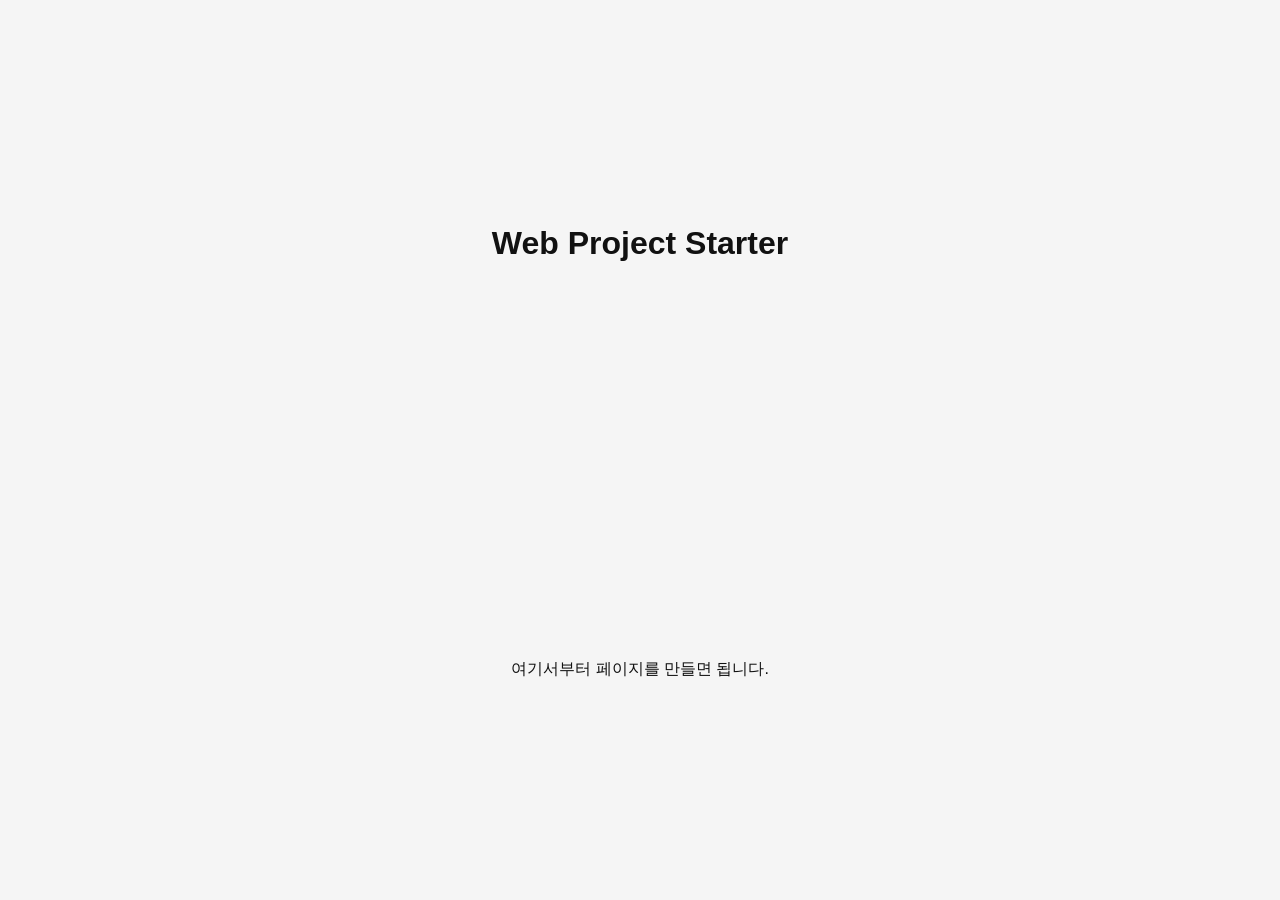
==== index.html @ f1598d3b "Initialize web project structure" ====
<!DOCTYPE html>
<html lang="ko">
<head>
  <meta charset="UTF-8">
  <meta name="viewport" content="width=device-width, initial-scale=1.0">
  <title>GPT Capstone Design</title>
  <link rel="stylesheet" href="./src/styles/main.css">
</head>
<body>
  <div id="app">
    <h1>Web Project Starter</h1>
    <p>여기서부터 페이지를 만들면 됩니다.</p>
  </div>

  <script src="./src/main.js"></script>
</body>
</html>
---- src/styles/main.css ----
* {
  box-sizing: border-box;
}

body {
  margin: 0;
  font-family: sans-serif;
  background: #f5f5f5;
  color: #111;
}

#app {
  min-height: 100vh;
  display: grid;
  place-items: center;
  text-align: center;
  padding: 24px;
}
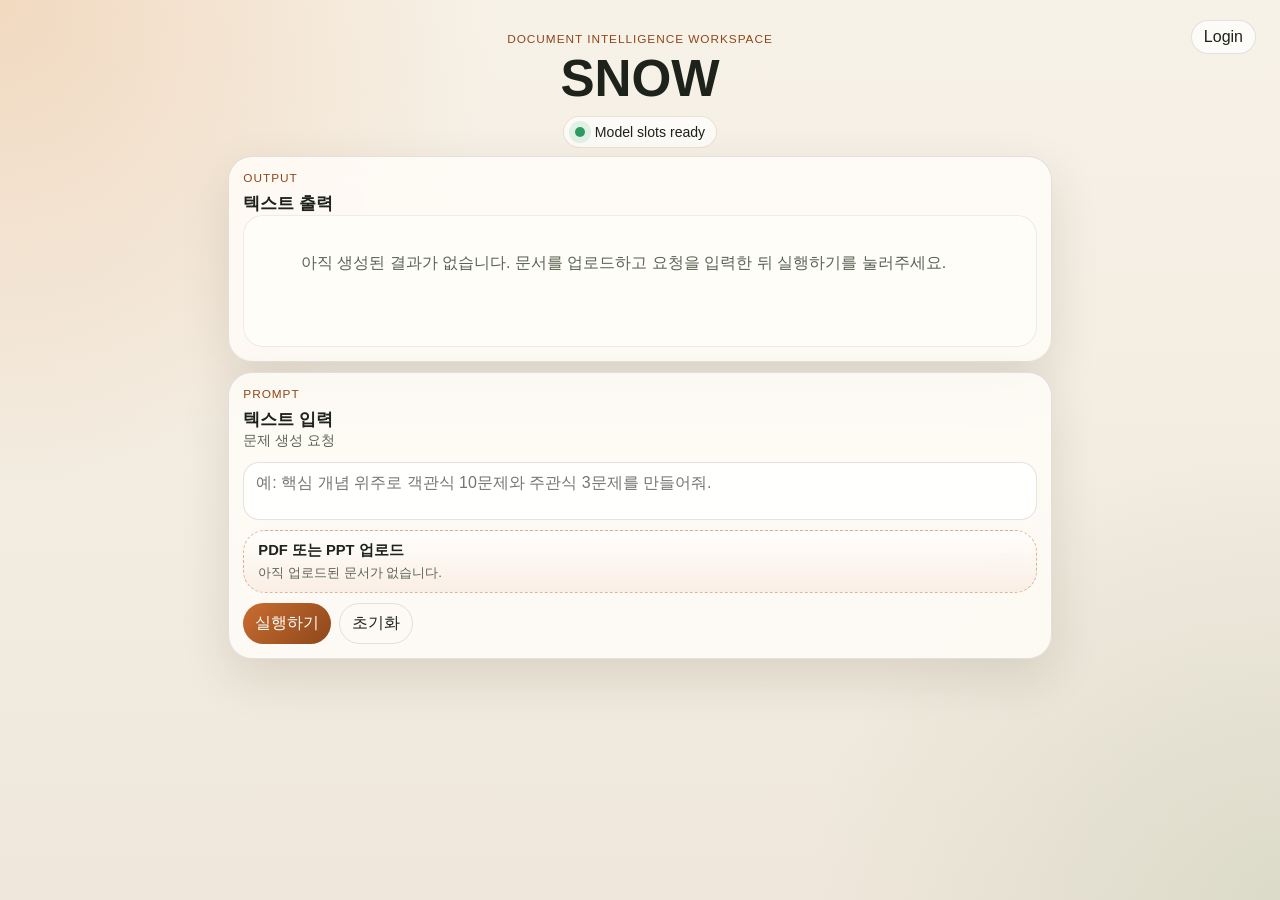
==== commit 5bf039c7: "replaced to new code" ====
--- a/index.html
+++ b/index.html
@@ -3,13 +3,60 @@
 <head>
   <meta charset="UTF-8">
   <meta name="viewport" content="width=device-width, initial-scale=1.0">
-  <title>GPT Capstone Design</title>
+  <title>SNOW Workspace</title>
   <link rel="stylesheet" href="./src/styles/main.css">
 </head>
 <body>
-  <div id="app">
-    <h1>Web Project Starter</h1>
-    <p>여기서부터 페이지를 만들면 됩니다.</p>
+  <div class="page-shell">
+    <header class="hero">
+      <a class="top-link" href="./login.html">Login</a>
+      <div class="hero-copy">
+        <p class="eyebrow">Document Intelligence Workspace</p>
+        <h1>SNOW</h1>
+      </div>
+      <div class="hero-status">
+        <span class="status-dot"></span>
+        <span>Model slots ready</span>
+      </div>
+    </header>
+
+    <main class="dashboard">
+      <section class="panel output-panel">
+        <div class="panel-heading">
+          <p class="panel-kicker">Output</p>
+          <h2>텍스트 출력</h2>
+        </div>
+        <div id="output-window" class="output-window">
+          아직 생성된 결과가 없습니다. 문서를 업로드하고 요청을 입력한 뒤 실행하기를 눌러주세요.
+        </div>
+      </section>
+
+      <section class="panel input-panel">
+        <div class="panel-heading">
+          <p class="panel-kicker">Prompt</p>
+          <h2>텍스트 입력</h2>
+        </div>
+        <label class="textarea-wrap">
+          <span>문제 생성 요청</span>
+          <textarea id="prompt-input" placeholder="예: 핵심 개념 위주로 객관식 10문제와 주관식 3문제를 만들어줘."></textarea>
+        </label>
+        <div class="inline-upload">
+          <label class="upload-dropzone compact-upload" for="document-upload">
+            <input id="document-upload" type="file" accept=".pdf,.ppt,.pptx">
+            <strong>PDF 또는 PPT 업로드</strong>
+            <span id="selected-file-name">아직 업로드된 문서가 없습니다.</span>
+          </label>
+        </div>
+        <div class="controls">
+          <button type="button" id="generate-button" class="primary-button">실행하기</button>
+          <button type="button" id="reset-button" class="ghost-button">초기화</button>
+        </div>
+      </section>
+
+      <!-- Embedding model 연결 위치 -->
+      <!-- Generative model 연결 위치 -->
+      <!-- Retrieved chunks / metadata 연결 위치 -->
+    </main>
   </div>
 
   <script src="./src/main.js"></script>
--- a/src/styles/main.css
+++ b/src/styles/main.css
@@ -2,17 +2,364 @@
   box-sizing: border-box;
 }
 
+:root {
+  --surface: rgba(255, 252, 247, 0.86);
+  --surface-strong: #fffdf8;
+  --line: rgba(33, 36, 28, 0.12);
+  --text: #1d221a;
+  --muted: #5a6454;
+  --accent: #c96d32;
+  --accent-deep: #8e4719;
+  --shadow: 0 18px 50px rgba(53, 40, 18, 0.12);
+}
+
 body {
   margin: 0;
-  font-family: sans-serif;
-  background: #f5f5f5;
-  color: #111;
-}
-
-#app {
+  font-family: "Segoe UI", "Malgun Gothic", sans-serif;
+  color: var(--text);
+  background:
+    radial-gradient(circle at top left, rgba(232, 173, 122, 0.36), transparent 32%),
+    radial-gradient(circle at bottom right, rgba(132, 160, 120, 0.18), transparent 30%),
+    linear-gradient(180deg, #f7f2e8 0%, #efe7db 100%);
+}
+
+.page-shell {
+  min-height: 100vh;
+  padding: 16px 20px;
+}
+
+.hero {
+  position: relative;
+  display: flex;
+  flex-direction: column;
+  justify-content: center;
+  align-items: center;
+  gap: 10px;
+  padding: 16px 20px 4px;
+  text-align: center;
+}
+
+.hero-copy {
+  max-width: 760px;
+}
+
+.eyebrow,
+.panel-kicker,
+.meta-label,
+.slot-label {
+  margin: 0 0 6px;
+  font-size: 0.74rem;
+  letter-spacing: 0.08em;
+  text-transform: uppercase;
+  color: var(--accent-deep);
+}
+
+.hero h1,
+.auth-title {
+  margin: 0;
+  font-size: clamp(1.9rem, 5vw, 3.2rem);
+  line-height: 1.05;
+}
+
+.hero-status {
+  display: inline-flex;
+  align-items: center;
+  gap: 10px;
+  padding: 7px 11px;
+  border-radius: 999px;
+  background: rgba(255, 255, 255, 0.7);
+  border: 1px solid rgba(201, 109, 50, 0.2);
+  white-space: nowrap;
+  font-size: 0.88rem;
+}
+
+.status-dot {
+  width: 10px;
+  height: 10px;
+  border-radius: 50%;
+  background: #2e9b62;
+  box-shadow: 0 0 0 6px rgba(46, 155, 98, 0.12);
+}
+
+.top-link {
+  position: absolute;
+  top: 4px;
+  right: 4px;
+  padding: 7px 12px;
+  border-radius: 999px;
+  text-decoration: none;
+  color: var(--text);
+  background: rgba(255, 255, 255, 0.72);
+  border: 1px solid rgba(29, 34, 26, 0.12);
+}
+
+.dashboard {
+  display: grid;
+  grid-template-columns: repeat(12, minmax(0, 1fr));
+  gap: 10px;
+  margin-top: 4px;
+  align-items: start;
+}
+
+.panel {
+  padding: 14px;
+  border: 1px solid var(--line);
+  border-radius: 24px;
+  background: var(--surface);
+  box-shadow: var(--shadow);
+  backdrop-filter: blur(12px);
+}
+
+.panel-heading h2 {
+  margin: 0;
+  font-size: 1.08rem;
+}
+
+.input-panel,
+.output-panel {
+  grid-column: 3 / span 8;
+}
+
+.input-panel {
+  grid-row: 2;
+}
+
+.output-panel {
+  grid-row: 1;
+  grid-column: 3 / span 8;
+}
+
+.model-panel {
+  grid-column: 1 / -1;
+  grid-row: 3;
+}
+
+.login-form,
+.textarea-wrap {
+  display: flex;
+  flex-direction: column;
+  gap: 8px;
+}
+
+.login-form label,
+.textarea-wrap span {
+  font-size: 0.88rem;
+  color: var(--muted);
+}
+
+.auth-shell {
   min-height: 100vh;
   display: grid;
   place-items: center;
+  padding: 24px;
+}
+
+.auth-card {
+  width: min(100%, 460px);
+  padding: 32px;
+  border: 1px solid var(--line);
+  border-radius: 28px;
+  background: rgba(255, 252, 247, 0.88);
+  box-shadow: var(--shadow);
   text-align: center;
-  padding: 24px;
-}
+}
+
+.auth-text {
+  margin: 14px 0 28px;
+  color: var(--muted);
+  line-height: 1.7;
+}
+
+input,
+textarea {
+  width: 100%;
+  margin-top: 4px;
+  border: 1px solid rgba(29, 34, 26, 0.12);
+  border-radius: 16px;
+  background: rgba(255, 255, 255, 0.84);
+  padding: 10px 12px;
+  font: inherit;
+  color: var(--text);
+}
+
+input:focus,
+textarea:focus {
+  outline: 2px solid rgba(201, 109, 50, 0.28);
+  border-color: rgba(201, 109, 50, 0.48);
+}
+
+.upload-dropzone {
+  display: flex;
+  flex-direction: column;
+  gap: 4px;
+  justify-content: center;
+  align-items: center;
+  min-height: 62px;
+  text-align: center;
+  padding: 10px 14px;
+  border: 1.5px dashed rgba(201, 109, 50, 0.5);
+  border-radius: 22px;
+  background: linear-gradient(180deg, rgba(255, 255, 255, 0.7), rgba(247, 233, 220, 0.66));
+  cursor: pointer;
+}
+
+.upload-dropzone input {
+  display: none;
+}
+
+.upload-dropzone strong {
+  font-size: 0.92rem;
+}
+
+.upload-dropzone span,
+.upload-meta p,
+.output-window {
+  color: var(--muted);
+}
+
+.upload-meta {
+  display: flex;
+  justify-content: space-between;
+  gap: 16px;
+  align-items: center;
+  margin-top: 14px;
+}
+
+.upload-meta p {
+  margin: 0;
+}
+
+textarea {
+  min-height: 42px;
+  resize: none;
+}
+
+.inline-upload {
+  display: flex;
+  align-items: center;
+  gap: 8px;
+  margin-top: 10px;
+  margin-bottom: 0;
+}
+
+.controls {
+  display: flex;
+  gap: 8px;
+  margin-top: 10px;
+}
+
+button {
+  border: 0;
+  border-radius: 999px;
+  padding: 9px 12px;
+  font: inherit;
+  cursor: pointer;
+  transition: transform 0.18s ease, opacity 0.18s ease, background 0.18s ease;
+}
+
+button:hover {
+  transform: translateY(-1px);
+}
+
+.primary-button {
+  background: linear-gradient(135deg, var(--accent), var(--accent-deep));
+  color: #fff;
+}
+
+.secondary-button {
+  background: #1d221a;
+  color: #fff;
+}
+
+.ghost-button {
+  background: transparent;
+  color: var(--text);
+  border: 1px solid rgba(29, 34, 26, 0.12);
+}
+
+.output-window {
+  min-height: 132px;
+  border-radius: 20px;
+  padding: 12px;
+  background: var(--surface-strong);
+  border: 1px solid rgba(29, 34, 26, 0.08);
+  white-space: pre-wrap;
+  line-height: 1.45;
+}
+
+.compact-upload {
+  min-height: 62px;
+  flex: 1;
+  align-items: flex-start;
+  padding: 10px 14px;
+  text-align: left;
+}
+
+.compact-upload strong {
+  font-size: 0.92rem;
+}
+
+.compact-upload span {
+  font-size: 0.82rem;
+}
+
+.model-grid {
+  display: grid;
+  grid-template-columns: repeat(3, minmax(0, 1fr));
+  gap: 8px;
+}
+
+.model-slot {
+  padding: 10px;
+  border-radius: 20px;
+  background: rgba(255, 255, 255, 0.68);
+  border: 1px solid rgba(29, 34, 26, 0.08);
+}
+
+.slot-box {
+  min-height: 56px;
+  display: grid;
+  place-items: center;
+  padding: 10px;
+  border: 1px dashed rgba(29, 34, 26, 0.2);
+  border-radius: 16px;
+  text-align: center;
+  color: var(--muted);
+  background: rgba(255, 252, 247, 0.9);
+}
+
+@media (max-width: 1024px) {
+  .input-panel,
+  .output-panel {
+    grid-column: span 12;
+    grid-row: auto;
+  }
+
+  .model-grid {
+    grid-template-columns: 1fr;
+  }
+}
+
+@media (max-width: 720px) {
+  .page-shell {
+    padding: 12px;
+  }
+
+  .hero {
+    padding: 14px 10px 4px;
+  }
+
+  .top-link {
+    position: static;
+  }
+
+  .panel {
+    padding: 12px;
+  }
+
+  .controls,
+  .inline-upload {
+    flex-direction: column;
+    align-items: stretch;
+  }
+}
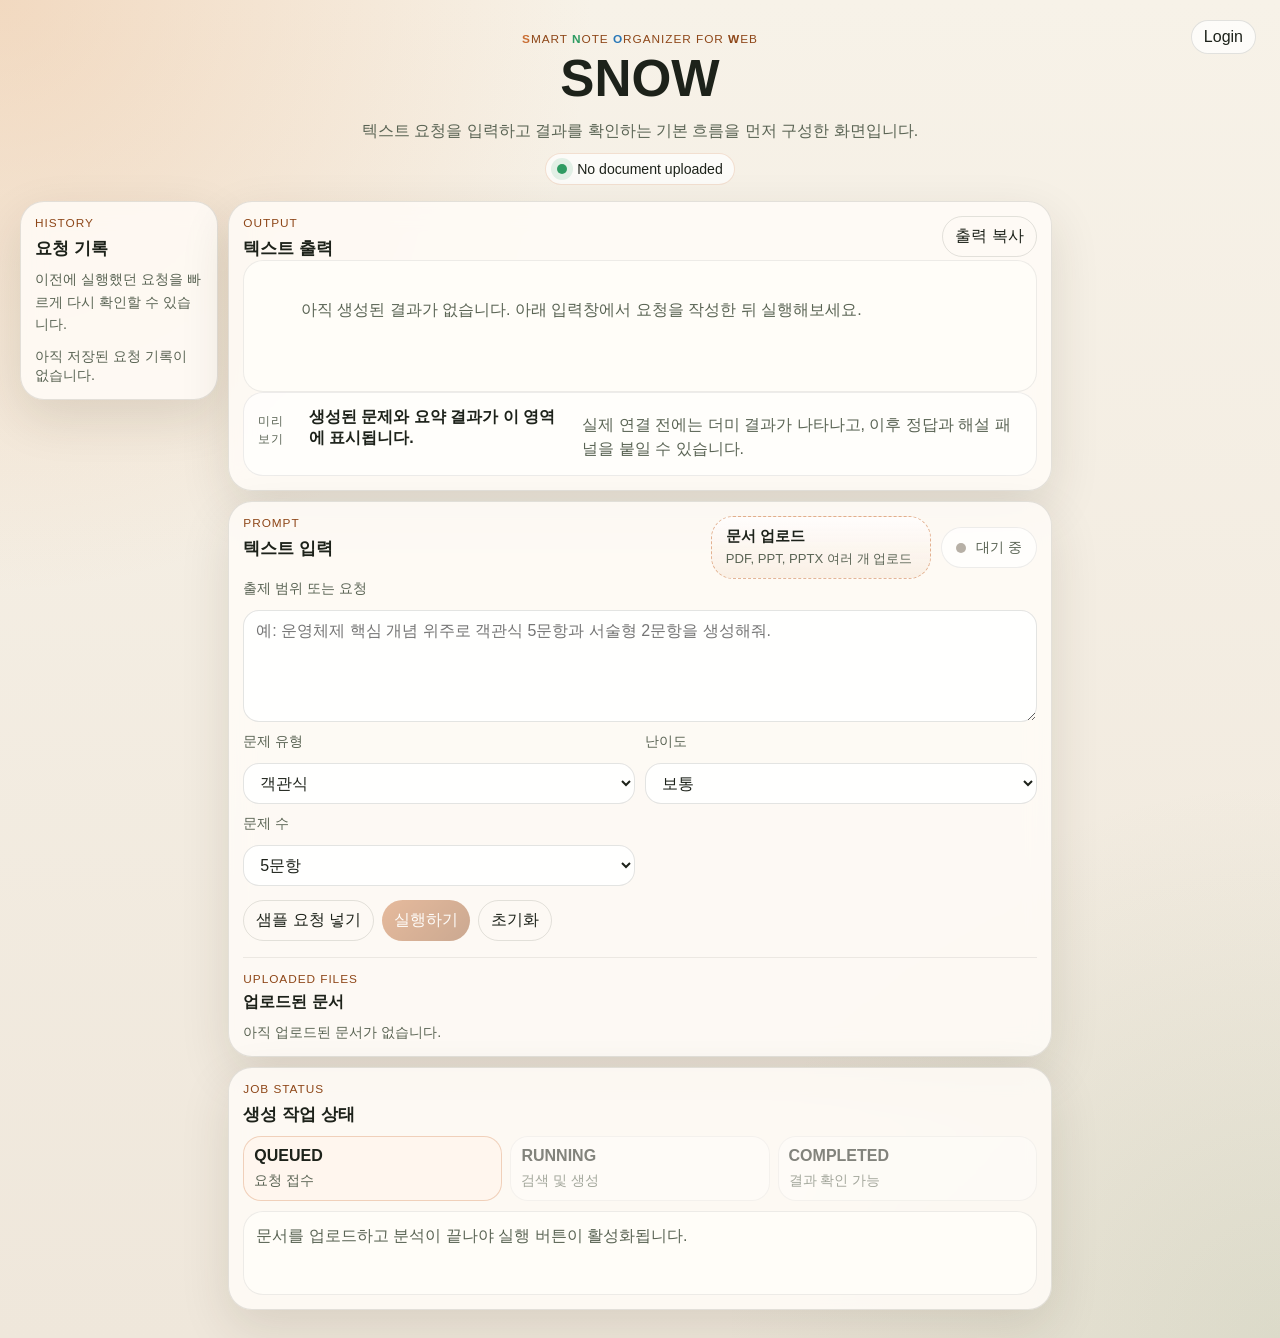
==== commit 5b67d2d0: "feat: refine auth and workspace ui" ====
--- a/index.html
+++ b/index.html
@@ -3,6 +3,7 @@
 <head>
   <meta charset="UTF-8">
   <meta name="viewport" content="width=device-width, initial-scale=1.0">
+  <meta name="description" content="SNOW workspace for document-based question generation.">
   <title>SNOW Workspace</title>
   <link rel="stylesheet" href="./src/styles/main.css">
 </head>
@@ -11,54 +12,150 @@
     <header class="hero">
       <a class="top-link" href="./login.html">Login</a>
       <div class="hero-copy">
-        <p class="eyebrow">Document Intelligence Workspace</p>
+        <p class="eyebrow">
+          <span class="brand-accent brand-s">S</span>mart
+          <span class="brand-accent brand-n">N</span>ote
+          <span class="brand-accent brand-o">O</span>rganizer for
+          <span class="brand-accent brand-w">W</span>eb
+        </p>
         <h1>SNOW</h1>
+        <p class="hero-description">
+          텍스트 요청을 입력하고 결과를 확인하는 기본 흐름을 먼저 구성한 화면입니다.
+        </p>
       </div>
       <div class="hero-status">
         <span class="status-dot"></span>
-        <span>Model slots ready</span>
+        <span id="hero-status-text">2 documents analyzed</span>
       </div>
     </header>
 
     <main class="dashboard">
+      <aside class="panel history-panel">
+        <div class="panel-heading">
+          <p class="panel-kicker">History</p>
+          <h2>요청 기록</h2>
+        </div>
+        <p class="history-caption">이전에 실행했던 요청을 빠르게 다시 확인할 수 있습니다.</p>
+        <div id="history-list" class="history-list">
+          <p class="history-empty">아직 저장된 요청 기록이 없습니다.</p>
+        </div>
+      </aside>
+
       <section class="panel output-panel">
-        <div class="panel-heading">
-          <p class="panel-kicker">Output</p>
-          <h2>텍스트 출력</h2>
+        <div class="panel-heading panel-row">
+          <div>
+            <p class="panel-kicker">Output</p>
+            <h2>텍스트 출력</h2>
+          </div>
+          <button type="button" id="copy-button" class="ghost-button">출력 복사</button>
         </div>
-        <div id="output-window" class="output-window">
-          아직 생성된 결과가 없습니다. 문서를 업로드하고 요청을 입력한 뒤 실행하기를 눌러주세요.
+        <div id="output-window" class="output-window" aria-live="polite">
+          아직 생성된 결과가 없습니다. 아래 입력창에서 요청을 작성한 뒤 실행해보세요.
+        </div>
+        <div id="result-cards" class="result-cards">
+          <article class="result-card">
+            <p class="result-label">미리보기</p>
+            <h3>생성된 문제와 요약 결과가 이 영역에 표시됩니다.</h3>
+            <p>실제 연결 전에는 더미 결과가 나타나고, 이후 정답과 해설 패널을 붙일 수 있습니다.</p>
+          </article>
         </div>
       </section>
 
       <section class="panel input-panel">
-        <div class="panel-heading">
-          <p class="panel-kicker">Prompt</p>
-          <h2>텍스트 입력</h2>
+        <div class="panel-heading panel-row">
+          <div>
+            <p class="panel-kicker">Prompt</p>
+            <h2>텍스트 입력</h2>
+          </div>
+          <div class="upload-status-group">
+            <label class="upload-dropzone compact-upload inline-uploader" for="document-upload">
+              <input id="document-upload" type="file" accept=".pdf,.ppt,.pptx" multiple>
+              <strong>문서 업로드</strong>
+              <span id="selected-file-name">PDF, PPT, PPTX 여러 개 업로드</span>
+            </label>
+            <div id="upload-status" class="upload-status idle" aria-live="polite">
+              <span class="upload-status-dot"></span>
+              <span id="upload-status-text">대기 중</span>
+            </div>
+          </div>
         </div>
-        <label class="textarea-wrap">
-          <span>문제 생성 요청</span>
-          <textarea id="prompt-input" placeholder="예: 핵심 개념 위주로 객관식 10문제와 주관식 3문제를 만들어줘."></textarea>
-        </label>
-        <div class="inline-upload">
-          <label class="upload-dropzone compact-upload" for="document-upload">
-            <input id="document-upload" type="file" accept=".pdf,.ppt,.pptx">
-            <strong>PDF 또는 PPT 업로드</strong>
-            <span id="selected-file-name">아직 업로드된 문서가 없습니다.</span>
+        <div class="field-grid">
+          <label class="textarea-wrap field-span-2">
+            <span>출제 범위 또는 요청</span>
+            <textarea id="prompt-input" placeholder="예: 운영체제 핵심 개념 위주로 객관식 5문항과 서술형 2문항을 생성해줘."></textarea>
+          </label>
+
+          <label class="select-wrap">
+            <span>문제 유형</span>
+            <select id="question-type">
+              <option value="객관식">객관식</option>
+              <option value="단답형">단답형</option>
+              <option value="서술형">서술형</option>
+            </select>
+          </label>
+
+          <label class="select-wrap">
+            <span>난이도</span>
+            <select id="difficulty">
+              <option value="easy">쉬움</option>
+              <option value="medium" selected>보통</option>
+              <option value="hard">어려움</option>
+            </select>
+          </label>
+
+          <label class="select-wrap">
+            <span>문제 수</span>
+            <select id="question-count">
+              <option value="3">3문항</option>
+              <option value="5" selected>5문항</option>
+              <option value="10">10문항</option>
+            </select>
           </label>
         </div>
+
         <div class="controls">
+          <button type="button" id="sample-button" class="ghost-button">샘플 요청 넣기</button>
           <button type="button" id="generate-button" class="primary-button">실행하기</button>
           <button type="button" id="reset-button" class="ghost-button">초기화</button>
         </div>
+
+        <div class="uploaded-files-panel">
+          <div class="uploaded-files-header">
+            <p class="panel-kicker">Uploaded Files</p>
+            <h3>업로드된 문서</h3>
+          </div>
+          <div id="uploaded-files-list" class="uploaded-files-list">
+            <p class="uploaded-file-empty">아직 업로드된 문서가 없습니다.</p>
+          </div>
+        </div>
       </section>
 
-      <!-- Embedding model 연결 위치 -->
-      <!-- Generative model 연결 위치 -->
-      <!-- Retrieved chunks / metadata 연결 위치 -->
+      <section class="panel status-panel">
+        <div class="panel-heading">
+          <p class="panel-kicker">Job Status</p>
+          <h2>생성 작업 상태</h2>
+        </div>
+        <div class="job-timeline">
+          <div class="timeline-step is-active" data-step="queued">
+            <strong>QUEUED</strong>
+            <span>요청 접수</span>
+          </div>
+          <div class="timeline-step" data-step="running">
+            <strong>RUNNING</strong>
+            <span>검색 및 생성</span>
+          </div>
+          <div class="timeline-step" data-step="completed">
+            <strong>COMPLETED</strong>
+            <span>결과 확인 가능</span>
+          </div>
+        </div>
+        <div id="job-status-message" class="output-window status-window" aria-live="polite">
+          분석 완료 문서가 1개 이상 있어야 실행 버튼이 활성화됩니다.
+        </div>
+      </section>
     </main>
   </div>
 
-  <script src="./src/main.js"></script>
+  <script src="./src/main.js" defer></script>
 </body>
 </html>
--- a/src/styles/main.css
+++ b/src/styles/main.css
@@ -25,7 +25,7 @@
 
 .page-shell {
   min-height: 100vh;
-  padding: 16px 20px;
+  padding: 16px 20px 28px;
 }
 
 .hero {
@@ -35,23 +35,50 @@
   justify-content: center;
   align-items: center;
   gap: 10px;
-  padding: 16px 20px 4px;
+  padding: 16px 20px 12px;
   text-align: center;
 }
 
 .hero-copy {
   max-width: 760px;
+}
+
+.hero-description {
+  margin: 12px 0 0;
+  color: var(--muted);
+  line-height: 1.6;
 }
 
 .eyebrow,
 .panel-kicker,
 .meta-label,
-.slot-label {
+.slot-label,
+.result-label {
   margin: 0 0 6px;
   font-size: 0.74rem;
   letter-spacing: 0.08em;
   text-transform: uppercase;
   color: var(--accent-deep);
+}
+
+.brand-accent {
+  font-weight: 700;
+}
+
+.brand-s {
+  color: #c96d32;
+}
+
+.brand-n {
+  color: #2e9b62;
+}
+
+.brand-o {
+  color: #2878b8;
+}
+
+.brand-w {
+  color: #8e4719;
 }
 
 .hero h1,
@@ -115,34 +142,203 @@
   font-size: 1.08rem;
 }
 
-.input-panel,
+.panel-row {
+  display: flex;
+  justify-content: space-between;
+  gap: 12px;
+  align-items: flex-start;
+}
+
+.history-panel {
+  grid-column: 1 / span 2;
+  grid-row: 1 / span 3;
+  position: sticky;
+  top: 16px;
+  align-self: start;
+}
+
+.input-panel {
+  grid-column: 3 / span 8;
+}
+
+.status-panel {
+  grid-column: 3 / span 8;
+}
+
 .output-panel {
   grid-column: 3 / span 8;
 }
 
-.input-panel {
-  grid-row: 2;
-}
-
-.output-panel {
-  grid-row: 1;
-  grid-column: 3 / span 8;
-}
-
-.model-panel {
-  grid-column: 1 / -1;
-  grid-row: 3;
+.history-caption {
+  margin: 8px 0 12px;
+  color: var(--muted);
+  font-size: 0.9rem;
+  line-height: 1.55;
+}
+
+.history-list {
+  display: grid;
+  gap: 8px;
+}
+
+.history-item {
+  display: flex;
+  flex-direction: column;
+  align-items: flex-start;
+  gap: 6px;
+  width: 100%;
+  padding: 12px;
+  border-radius: 18px;
+  border: 1px solid rgba(29, 34, 26, 0.08);
+  background: rgba(255, 255, 255, 0.68);
+  text-align: left;
+}
+
+.history-time {
+  font-size: 0.76rem;
+  color: var(--accent-deep);
+}
+
+.history-title {
+  font-size: 0.92rem;
+  color: var(--text);
+}
+
+.history-text {
+  color: var(--muted);
+  font-size: 0.86rem;
+  line-height: 1.5;
+  display: -webkit-box;
+  -webkit-line-clamp: 3;
+  -webkit-box-orient: vertical;
+  overflow: hidden;
+}
+
+.history-empty {
+  margin: 0;
+  color: var(--muted);
+  font-size: 0.9rem;
+}
+
+.upload-status-group {
+  display: flex;
+  flex-wrap: wrap;
+  justify-content: flex-end;
+  gap: 10px;
+  align-items: center;
+}
+
+.inline-uploader {
+  min-width: 240px;
+}
+
+.upload-status {
+  display: inline-flex;
+  align-items: center;
+  gap: 10px;
+  padding: 10px 14px;
+  border-radius: 999px;
+  background: rgba(255, 255, 255, 0.72);
+  border: 1px solid rgba(29, 34, 26, 0.08);
+  color: var(--muted);
+  font-size: 0.88rem;
+}
+
+.upload-status-dot {
+  width: 10px;
+  height: 10px;
+  border-radius: 50%;
+  background: #b7b0a6;
+}
+
+.upload-status.loading .upload-status-dot {
+  background: var(--accent);
+  box-shadow: 0 0 0 6px rgba(201, 109, 50, 0.12);
+  animation: pulse-dot 1s infinite;
+}
+
+.upload-status.done .upload-status-dot {
+  background: #2e9b62;
+  box-shadow: 0 0 0 6px rgba(46, 155, 98, 0.12);
+}
+
+.result-cards {
+  display: grid;
+  gap: 10px;
+}
+
+.result-card {
+  display: flex;
+  justify-content: space-between;
+  gap: 12px;
+  align-items: flex-start;
+  padding: 14px;
+  border-radius: 20px;
+  background: rgba(255, 255, 255, 0.68);
+  border: 1px solid rgba(29, 34, 26, 0.08);
+}
+
+.document-title,
+.document-meta,
+.result-card h3,
+.result-card p {
+  margin: 0;
+}
+
+.document-title,
+.result-card h3 {
+  font-size: 1rem;
+}
+
+.document-meta,
+.result-card p {
+  margin-top: 6px;
+  color: var(--muted);
+  line-height: 1.5;
+}
+
+.status-badge {
+  display: inline-flex;
+  align-items: center;
+  justify-content: center;
+  min-width: 76px;
+  padding: 8px 10px;
+  border-radius: 999px;
+  font-size: 0.82rem;
+  font-weight: 600;
+}
+
+.status-badge.ready {
+  color: #1b6e45;
+  background: rgba(46, 155, 98, 0.14);
+}
+
+.status-badge.pending {
+  color: #8e4719;
+  background: rgba(201, 109, 50, 0.14);
+}
+
+.field-grid {
+  display: grid;
+  grid-template-columns: repeat(2, minmax(0, 1fr));
+  gap: 10px;
+}
+
+.field-span-2 {
+  grid-column: span 2;
 }
 
 .login-form,
-.textarea-wrap {
+.textarea-wrap,
+.select-wrap {
   display: flex;
   flex-direction: column;
   gap: 8px;
 }
 
 .login-form label,
-.textarea-wrap span {
+.textarea-wrap span,
+.select-wrap span {
   font-size: 0.88rem;
   color: var(--muted);
 }
@@ -155,13 +351,21 @@
 }
 
 .auth-card {
-  width: min(100%, 460px);
-  padding: 32px;
   border: 1px solid var(--line);
   border-radius: 28px;
   background: rgba(255, 252, 247, 0.88);
   box-shadow: var(--shadow);
+}
+
+.auth-card {
+  width: min(100%, 460px);
+  padding: 32px;
   text-align: center;
+}
+
+.auth-card-centered {
+  width: min(100%, 520px);
+  text-align: left;
 }
 
 .auth-text {
@@ -170,8 +374,130 @@
   line-height: 1.7;
 }
 
+.auth-text-compact {
+  margin-bottom: 20px;
+}
+
+.auth-tabs {
+  display: inline-grid;
+  grid-template-columns: repeat(2, minmax(0, 1fr));
+  width: 100%;
+  padding: 4px;
+  border-radius: 999px;
+  background: rgba(255, 255, 255, 0.76);
+  border: 1px solid rgba(29, 34, 26, 0.08);
+}
+
+.auth-tab {
+  background: transparent;
+  color: var(--muted);
+}
+
+.auth-tab.is-active {
+  background: linear-gradient(135deg, var(--accent), var(--accent-deep));
+  color: #fff;
+}
+
+.auth-panel {
+  display: none;
+  margin-top: 18px;
+  padding: 8px 0 0;
+}
+
+.auth-panel.is-active {
+  display: block;
+}
+
+.auth-panel-header h2,
+.auth-panel-header p {
+  margin: 0;
+}
+
+.auth-panel-header p:last-child {
+  margin-top: 10px;
+  color: var(--muted);
+  line-height: 1.6;
+}
+
+.auth-inline {
+  display: flex;
+  justify-content: space-between;
+  gap: 12px;
+  align-items: center;
+}
+
+.auth-check {
+  display: inline-flex;
+  align-items: center;
+  gap: 8px;
+  color: var(--muted);
+  font-size: 0.9rem;
+}
+
+.auth-check input {
+  width: auto;
+  margin: 0;
+}
+
+.auth-check-block {
+  margin-top: 4px;
+}
+
+.auth-link {
+  color: var(--accent-deep);
+  text-decoration: none;
+  font-size: 0.9rem;
+}
+
+.auth-link-button,
+.auth-secondary-link {
+  padding: 0;
+  border: 0;
+  background: transparent;
+  color: var(--accent-deep);
+  text-align: left;
+}
+
+.auth-secondary-link {
+  margin-top: 12px;
+  font-size: 0.9rem;
+}
+
+.auth-feedback {
+  margin-top: 6px;
+  padding: 10px 12px;
+  border-radius: 14px;
+  font-size: 0.9rem;
+  line-height: 1.5;
+  color: #8e4719;
+  background: rgba(201, 109, 50, 0.12);
+  border: 1px solid rgba(201, 109, 50, 0.18);
+}
+
+.auth-feedback.is-valid {
+  color: #1b6e45;
+  background: rgba(46, 155, 98, 0.12);
+  border-color: rgba(46, 155, 98, 0.18);
+}
+
+.auth-feedback.is-error {
+  color: #8e4719;
+}
+
+.auth-feedback-neutral {
+  color: var(--muted);
+  background: rgba(29, 34, 26, 0.06);
+  border-color: rgba(29, 34, 26, 0.08);
+}
+
+.auth-submit {
+  width: 100%;
+  margin-top: 4px;
+}
+
 input,
-textarea {
+textarea,
+select {
   width: 100%;
   margin-top: 4px;
   border: 1px solid rgba(29, 34, 26, 0.12);
@@ -183,7 +509,8 @@
 }
 
 input:focus,
-textarea:focus {
+textarea:focus,
+select:focus {
   outline: 2px solid rgba(201, 109, 50, 0.28);
   border-color: rgba(201, 109, 50, 0.48);
 }
@@ -212,40 +539,110 @@
 }
 
 .upload-dropzone span,
-.upload-meta p,
 .output-window {
   color: var(--muted);
 }
 
-.upload-meta {
-  display: flex;
-  justify-content: space-between;
-  gap: 16px;
-  align-items: center;
+textarea {
+  min-height: 112px;
+  resize: vertical;
+}
+
+.compact-upload {
+  min-height: 62px;
+  min-width: 220px;
+  align-items: flex-start;
+  padding: 10px 14px;
+  text-align: left;
+}
+
+.compact-upload span {
+  font-size: 0.82rem;
+}
+
+.controls {
+  display: flex;
+  flex-wrap: wrap;
+  gap: 8px;
   margin-top: 14px;
 }
 
-.upload-meta p {
+.uploaded-files-panel {
+  margin-top: 16px;
+  padding-top: 14px;
+  border-top: 1px solid rgba(29, 34, 26, 0.08);
+}
+
+.uploaded-files-header h3 {
   margin: 0;
-}
-
-textarea {
-  min-height: 42px;
-  resize: none;
-}
-
-.inline-upload {
-  display: flex;
-  align-items: center;
+  font-size: 1rem;
+}
+
+.uploaded-files-list {
+  display: grid;
   gap: 8px;
   margin-top: 10px;
-  margin-bottom: 0;
-}
-
-.controls {
-  display: flex;
-  gap: 8px;
-  margin-top: 10px;
+}
+
+.uploaded-file-item {
+  display: flex;
+  justify-content: space-between;
+  align-items: center;
+  gap: 10px;
+  padding: 10px 12px;
+  border-radius: 16px;
+  background: rgba(255, 255, 255, 0.68);
+  border: 1px solid rgba(29, 34, 26, 0.08);
+}
+
+.uploaded-file-main {
+  display: flex;
+  align-items: center;
+  gap: 10px;
+  min-width: 0;
+}
+
+.uploaded-file-index {
+  display: inline-grid;
+  place-items: center;
+  width: 24px;
+  height: 24px;
+  border-radius: 50%;
+  background: rgba(201, 109, 50, 0.14);
+  color: var(--accent-deep);
+  font-size: 0.8rem;
+  font-weight: 700;
+}
+
+.uploaded-file-name {
+  color: var(--text);
+  font-size: 0.92rem;
+  word-break: break-all;
+}
+
+.uploaded-file-remove {
+  width: 28px;
+  height: 28px;
+  display: inline-grid;
+  place-items: center;
+  padding: 0;
+  border-radius: 50%;
+  border: 1px solid rgba(183, 48, 48, 0.18);
+  background: rgba(183, 48, 48, 0.08);
+  color: #b73030;
+  font-size: 1rem;
+  font-weight: 700;
+  line-height: 1;
+}
+
+.uploaded-file-empty {
+  margin: 0;
+  color: var(--muted);
+  font-size: 0.9rem;
+}
+
+.split-controls {
+  justify-content: flex-end;
 }
 
 button {
@@ -257,8 +654,13 @@
   transition: transform 0.18s ease, opacity 0.18s ease, background 0.18s ease;
 }
 
-button:hover {
+button:hover:not(:disabled) {
   transform: translateY(-1px);
+}
+
+button:disabled {
+  opacity: 0.45;
+  cursor: not-allowed;
 }
 
 .primary-button {
@@ -275,6 +677,11 @@
   background: transparent;
   color: var(--text);
   border: 1px solid rgba(29, 34, 26, 0.12);
+}
+
+.small-button {
+  padding: 7px 10px;
+  font-size: 0.88rem;
 }
 
 .output-window {
@@ -284,59 +691,81 @@
   background: var(--surface-strong);
   border: 1px solid rgba(29, 34, 26, 0.08);
   white-space: pre-wrap;
-  line-height: 1.45;
-}
-
-.compact-upload {
-  min-height: 62px;
-  flex: 1;
-  align-items: flex-start;
-  padding: 10px 14px;
-  text-align: left;
-}
-
-.compact-upload strong {
-  font-size: 0.92rem;
-}
-
-.compact-upload span {
-  font-size: 0.82rem;
-}
-
-.model-grid {
+  line-height: 1.55;
+}
+
+.status-window {
+  min-height: 84px;
+}
+
+.job-timeline {
   display: grid;
   grid-template-columns: repeat(3, minmax(0, 1fr));
   gap: 8px;
-}
-
-.model-slot {
+  margin: 10px 0;
+}
+
+.timeline-step {
   padding: 10px;
-  border-radius: 20px;
-  background: rgba(255, 255, 255, 0.68);
+  border-radius: 18px;
+  background: rgba(255, 255, 255, 0.52);
   border: 1px solid rgba(29, 34, 26, 0.08);
-}
-
-.slot-box {
-  min-height: 56px;
-  display: grid;
-  place-items: center;
-  padding: 10px;
-  border: 1px dashed rgba(29, 34, 26, 0.2);
-  border-radius: 16px;
-  text-align: center;
-  color: var(--muted);
-  background: rgba(255, 252, 247, 0.9);
+  opacity: 0.55;
+}
+
+.timeline-step strong,
+.timeline-step span {
+  display: block;
+}
+
+.timeline-step span {
+  margin-top: 6px;
+  font-size: 0.88rem;
+  color: var(--muted);
+}
+
+.timeline-step.is-active {
+  opacity: 1;
+  border-color: rgba(201, 109, 50, 0.28);
+  background: rgba(255, 247, 238, 0.9);
+}
+
+.result-actions {
+  display: flex;
+  flex-wrap: wrap;
+  gap: 8px;
+  margin-top: 12px;
+}
+
+@keyframes pulse-dot {
+  0% {
+    transform: scale(1);
+    opacity: 0.65;
+  }
+
+  50% {
+    transform: scale(1.15);
+    opacity: 1;
+  }
+
+  100% {
+    transform: scale(1);
+    opacity: 0.65;
+  }
 }
 
 @media (max-width: 1024px) {
+  .history-panel,
+  .notebook-panel,
   .input-panel,
+  .status-panel,
   .output-panel {
     grid-column: span 12;
+  }
+
+  .history-panel {
     grid-row: auto;
-  }
-
-  .model-grid {
-    grid-template-columns: 1fr;
+    position: static;
   }
 }
 
@@ -346,7 +775,7 @@
   }
 
   .hero {
-    padding: 14px 10px 4px;
+    padding: 14px 10px 8px;
   }
 
   .top-link {
@@ -357,9 +786,41 @@
     padding: 12px;
   }
 
+  .field-grid,
+  .job-timeline {
+    grid-template-columns: 1fr;
+  }
+
+  .field-span-2 {
+    grid-column: span 1;
+  }
+
   .controls,
-  .inline-upload {
+  .panel-row,
+  .result-card {
     flex-direction: column;
     align-items: stretch;
   }
-}
+
+  .upload-status-group {
+    justify-content: stretch;
+  }
+
+  .compact-upload {
+    min-width: 0;
+  }
+
+  .auth-shell {
+    padding: 14px;
+  }
+
+  .auth-card,
+  .auth-card-centered {
+    padding: 20px;
+  }
+
+  .auth-inline {
+    flex-direction: column;
+    align-items: flex-start;
+  }
+}
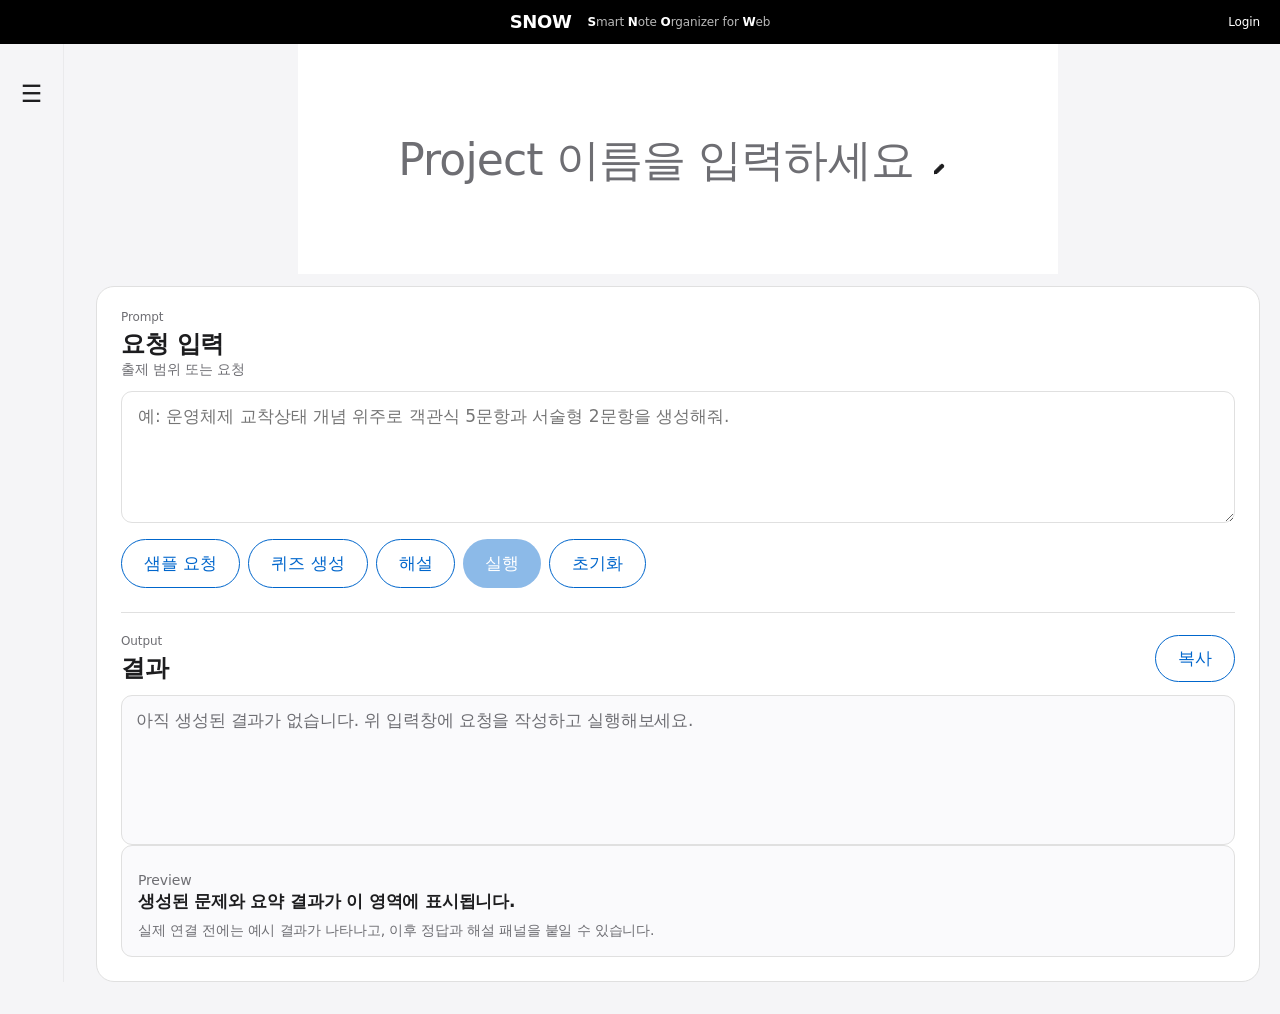
==== commit aebbd887: "feat: update frontend pages" ====
--- a/index.html
+++ b/index.html
@@ -8,152 +8,217 @@
   <link rel="stylesheet" href="./src/styles/main.css">
 </head>
 <body>
-  <div class="page-shell">
-    <header class="hero">
-      <a class="top-link" href="./login.html">Login</a>
-      <div class="hero-copy">
-        <p class="eyebrow">
-          <span class="brand-accent brand-s">S</span>mart
-          <span class="brand-accent brand-n">N</span>ote
-          <span class="brand-accent brand-o">O</span>rganizer for
-          <span class="brand-accent brand-w">W</span>eb
-        </p>
-        <h1>SNOW</h1>
-        <p class="hero-description">
-          텍스트 요청을 입력하고 결과를 확인하는 기본 흐름을 먼저 구성한 화면입니다.
-        </p>
-      </div>
-      <div class="hero-status">
-        <span class="status-dot"></span>
-        <span id="hero-status-text">2 documents analyzed</span>
-      </div>
-    </header>
-
-    <main class="dashboard">
-      <aside class="panel history-panel">
-        <div class="panel-heading">
-          <p class="panel-kicker">History</p>
-          <h2>요청 기록</h2>
-        </div>
-        <p class="history-caption">이전에 실행했던 요청을 빠르게 다시 확인할 수 있습니다.</p>
-        <div id="history-list" class="history-list">
-          <p class="history-empty">아직 저장된 요청 기록이 없습니다.</p>
-        </div>
-      </aside>
-
-      <section class="panel output-panel">
-        <div class="panel-heading panel-row">
-          <div>
-            <p class="panel-kicker">Output</p>
-            <h2>텍스트 출력</h2>
-          </div>
-          <button type="button" id="copy-button" class="ghost-button">출력 복사</button>
-        </div>
-        <div id="output-window" class="output-window" aria-live="polite">
-          아직 생성된 결과가 없습니다. 아래 입력창에서 요청을 작성한 뒤 실행해보세요.
-        </div>
-        <div id="result-cards" class="result-cards">
-          <article class="result-card">
-            <p class="result-label">미리보기</p>
-            <h3>생성된 문제와 요약 결과가 이 영역에 표시됩니다.</h3>
-            <p>실제 연결 전에는 더미 결과가 나타나고, 이후 정답과 해설 패널을 붙일 수 있습니다.</p>
-          </article>
-        </div>
-      </section>
-
-      <section class="panel input-panel">
-        <div class="panel-heading panel-row">
-          <div>
-            <p class="panel-kicker">Prompt</p>
-            <h2>텍스트 입력</h2>
-          </div>
-          <div class="upload-status-group">
-            <label class="upload-dropzone compact-upload inline-uploader" for="document-upload">
-              <input id="document-upload" type="file" accept=".pdf,.ppt,.pptx" multiple>
-              <strong>문서 업로드</strong>
-              <span id="selected-file-name">PDF, PPT, PPTX 여러 개 업로드</span>
+  <nav class="global-nav" aria-label="Global">
+    <div class="nav-brand-group">
+      <a class="nav-brand" href="./index.html">SNOW</a>
+      <span class="nav-tagline">
+        <strong>S</strong>mart <strong>N</strong>ote <strong>O</strong>rganizer for <strong>W</strong>eb
+      </span>
+    </div>
+    <div class="nav-links">
+      <a id="login-link" href="./login.html">Login</a>
+      <button type="button" id="logout-button" class="nav-button" hidden>Logout</button>
+    </div>
+  </nav>
+
+  <div class="screen-layout app-surface">
+    <aside class="screen-side screen-side-left">
+      <div class="left-layout">
+        <div class="left-rail">
+          <button type="button" id="left-menu-toggle" class="left-menu-toggle" aria-expanded="false" aria-controls="left-menu-drawer">
+            <span class="sr-only">Menu</span>
+            <strong aria-hidden="true">&#9776;</strong>
+          </button>
+        </div>
+
+        <div id="left-menu-drawer" class="left-menu-drawer" aria-hidden="true">
+          <div class="left-history-slot">
+            <aside class="panel history-panel">
+              <div class="panel-heading">
+                <p class="panel-kicker">History</p>
+                <h2>&#50836;&#52397; &#44592;&#47197;</h2>
+              </div>
+              <p class="history-caption">&#51060;&#51204;&#50640; &#49892;&#54665;&#54620; &#50836;&#52397;&#51012; &#48736;&#47476;&#44172; &#54869;&#51064;&#54624; &#49688; &#51080;&#49845;&#45768;&#45796;.</p>
+              <div id="history-list" class="history-list">
+                <p class="history-empty">&#50500;&#51649; &#51200;&#51109;&#46108; &#50836;&#52397; &#44592;&#47197;&#51060; &#50630;&#49845;&#45768;&#45796;.</p>
+              </div>
+            </aside>
+
+            <section class="panel document-upload-panel uploaded-files-panel">
+              <div class="panel-heading">
+                <p class="panel-kicker">Document</p>
+                <h2>&#47928;&#49436; &#50629;&#47196;&#46300;</h2>
+              </div>
+              <div class="upload-status-group">
+                <label class="upload-dropzone compact-upload inline-uploader" for="document-upload">
+                  <input id="document-upload" type="file" accept=".pdf,.ppt,.pptx" multiple>
+                  <strong>&#54028;&#51068;&#51012; &#46300;&#47000;&#44536;&#54644;&#49436; &#50629;&#47196;&#46300;&#54616;&#49464;&#50836;.</strong>
+                  <span id="selected-file-name">PDF, PPT, PPTX &#50668;&#47084; &#44060; &#50629;&#47196;&#46300;</span>
+                </label>
+                <label class="clip-upload-button" for="document-upload" aria-label="Choose file">
+                  <svg viewBox="0 0 24 24" aria-hidden="true" focusable="false">
+                    <path d="M21.4 11.6 12.1 20.9a6 6 0 0 1-8.5-8.5l9.8-9.8a4 4 0 0 1 5.7 5.7l-9.8 9.8a2 2 0 1 1-2.8-2.8l9.3-9.3"></path>
+                  </svg>
+                </label>
+                <div id="upload-status" class="upload-status idle" aria-live="polite">
+                  <span class="upload-status-icon"></span>
+                  <span id="upload-status-text">&#45824;&#44592; &#51473;</span>
+                </div>
+                <label class="add-document-button" for="document-upload">&#47928;&#49436; &#52628;&#44032;</label>
+              </div>
+              <div class="uploaded-files-header merged-uploaded-files-header">
+                <p class="panel-kicker">Uploaded Files</p>
+                <h3>&#50629;&#47196;&#46300;&#46108; &#47928;&#49436;</h3>
+              </div>
+              <div id="uploaded-files-list" class="uploaded-files-list">
+                <p class="uploaded-file-empty">&#50500;&#51649; &#50629;&#47196;&#46300;&#46108; &#47928;&#49436;&#44032; &#50630;&#49845;&#45768;&#45796;.</p>
+              </div>
+            </section>
+
+            <section class="panel notebook-panel">
+              <div class="panel-heading">
+                <h2>Notebook</h2>
+              </div>
+              <div class="notebook-actions">
+                <button type="button" id="notebook-new" class="ghost-button">&#49352; Notebook</button>
+                <button type="button" id="notebook-save" class="primary-button">&#51200;&#51109;</button>
+              </div>
+              <label class="select-wrap notebook-select-wrap">
+                <span>&#51200;&#51109;&#46108; Notebook</span>
+                <select id="notebook-select"></select>
+              </label>
+              <button type="button" id="notebook-load" class="ghost-button notebook-load">&#48520;&#47084;&#50724;&#44592;</button>
+              <button type="button" id="notebook-delete" class="ghost-button notebook-delete">&#49325;&#51228;</button>
+              <p id="notebook-status" class="notebook-status" aria-live="polite">Notebook can be saved or loaded here.</p>
+            </section>
+          </div>
+        </div>
+      </div>
+    </aside>
+
+    <div class="page-shell">
+      <header class="hero product-hero">
+        <div class="hero-copy">
+          <p id="welcome-message" class="hero-description welcome-message" hidden></p>
+        </div>
+        <div class="hero-subtitle-row">
+          <p id="hero-status-text" class="hero-subtitle hero-title" contenteditable="true" spellcheck="false" dir="ltr" aria-label="Project title"></p>
+          <button type="button" id="hero-edit-title" class="hero-edit-button" aria-label="Edit project title">
+            <svg viewBox="0 0 24 24" aria-hidden="true" focusable="false">
+              <path d="M4 20h4l10-10a2.5 2.5 0 0 0-4-4L4 16v4z"></path>
+              <path d="M13.5 6.5l4 4"></path>
+            </svg>
+          </button>
+        </div>
+      </header>
+
+      <main class="dashboard">
+        <div id="job-status-message" hidden></div>
+        <div class="hidden-controls" hidden>
+          <select id="question-type">
+            <option value="객관식" selected>&#44061;&#44288;&#49885;</option>
+            <option value="단답형">&#45800;&#45813;&#54805;</option>
+            <option value="서술형">&#49436;&#49696;&#54805;</option>
+          </select>
+          <select id="difficulty">
+            <option value="easy">&#49772;&#50880;</option>
+            <option value="medium" selected>&#48372;&#53685;</option>
+            <option value="hard">&#50612;&#47140;&#50880;</option>
+          </select>
+          <input type="hidden" id="question-count" value="5">
+        </div>
+
+        <section class="panel workspace-panel">
+          <div class="panel-heading panel-row">
+            <div>
+              <p class="panel-kicker">Prompt</p>
+              <h2>&#50836;&#52397; &#51077;&#47141;</h2>
+            </div>
+          </div>
+          <div class="field-grid">
+            <label class="textarea-wrap field-span-2">
+              <span>&#52636;&#51228; &#48276;&#50948; &#46608;&#45716; &#50836;&#52397;</span>
+              <textarea id="prompt-input" placeholder="예: 운영체제 교착상태 개념 위주로 객관식 5문항과 서술형 2문항을 생성해줘."></textarea>
             </label>
-            <div id="upload-status" class="upload-status idle" aria-live="polite">
-              <span class="upload-status-dot"></span>
-              <span id="upload-status-text">대기 중</span>
+          </div>
+
+          <div class="controls">
+            <button type="button" id="sample-button" class="ghost-button">&#49368;&#54540; &#50836;&#52397;</button>
+            <button type="button" id="quiz-settings-toggle" class="ghost-button" aria-haspopup="dialog" aria-controls="quiz-settings-panel">
+              &#53300;&#51592; &#49373;&#49457;
+            </button>
+            <a class="ghost-button explanation-inline-link" href="./explanation.html">&#54644;&#49444;</a>
+            <button type="button" id="generate-button" class="primary-button">&#49892;&#54665;</button>
+            <button type="button" id="reset-button" class="ghost-button">&#52488;&#44592;&#54868;</button>
+          </div>
+
+          <div class="workspace-result-header panel-heading panel-row">
+            <div>
+              <p class="panel-kicker">Output</p>
+              <h2>&#44208;&#44284;</h2>
             </div>
-          </div>
-        </div>
-        <div class="field-grid">
-          <label class="textarea-wrap field-span-2">
-            <span>출제 범위 또는 요청</span>
-            <textarea id="prompt-input" placeholder="예: 운영체제 핵심 개념 위주로 객관식 5문항과 서술형 2문항을 생성해줘."></textarea>
-          </label>
-
-          <label class="select-wrap">
-            <span>문제 유형</span>
-            <select id="question-type">
-              <option value="객관식">객관식</option>
-              <option value="단답형">단답형</option>
-              <option value="서술형">서술형</option>
-            </select>
-          </label>
-
-          <label class="select-wrap">
-            <span>난이도</span>
-            <select id="difficulty">
-              <option value="easy">쉬움</option>
-              <option value="medium" selected>보통</option>
-              <option value="hard">어려움</option>
-            </select>
-          </label>
-
-          <label class="select-wrap">
-            <span>문제 수</span>
-            <select id="question-count">
-              <option value="3">3문항</option>
-              <option value="5" selected>5문항</option>
-              <option value="10">10문항</option>
-            </select>
-          </label>
-        </div>
-
-        <div class="controls">
-          <button type="button" id="sample-button" class="ghost-button">샘플 요청 넣기</button>
-          <button type="button" id="generate-button" class="primary-button">실행하기</button>
-          <button type="button" id="reset-button" class="ghost-button">초기화</button>
-        </div>
-
-        <div class="uploaded-files-panel">
-          <div class="uploaded-files-header">
-            <p class="panel-kicker">Uploaded Files</p>
-            <h3>업로드된 문서</h3>
-          </div>
-          <div id="uploaded-files-list" class="uploaded-files-list">
-            <p class="uploaded-file-empty">아직 업로드된 문서가 없습니다.</p>
-          </div>
-        </div>
-      </section>
-
-      <section class="panel status-panel">
-        <div class="panel-heading">
-          <p class="panel-kicker">Job Status</p>
-          <h2>생성 작업 상태</h2>
-        </div>
-        <div class="job-timeline">
-          <div class="timeline-step is-active" data-step="queued">
-            <strong>QUEUED</strong>
-            <span>요청 접수</span>
-          </div>
-          <div class="timeline-step" data-step="running">
-            <strong>RUNNING</strong>
-            <span>검색 및 생성</span>
-          </div>
-          <div class="timeline-step" data-step="completed">
-            <strong>COMPLETED</strong>
-            <span>결과 확인 가능</span>
-          </div>
-        </div>
-        <div id="job-status-message" class="output-window status-window" aria-live="polite">
-          분석 완료 문서가 1개 이상 있어야 실행 버튼이 활성화됩니다.
-        </div>
-      </section>
-    </main>
+            <button type="button" id="copy-button" class="ghost-button">&#48373;&#49324;</button>
+          </div>
+          <div id="output-window" class="output-window" aria-live="polite">&#50500;&#51649; &#49373;&#49457;&#46108; &#44208;&#44284;&#44032; &#50630;&#49845;&#45768;&#45796;. &#50948; &#51077;&#47141;&#52285;&#50640; &#50836;&#52397;&#51012; &#51089;&#49457;&#54616;&#44256; &#49892;&#54665;&#54644;&#48372;&#49464;&#50836;.</div>
+          <div id="result-cards" class="result-cards">
+            <article class="result-card">
+              <p class="result-label">Preview</p>
+              <h3>&#49373;&#49457;&#46108; &#47928;&#51228;&#50752; &#50836;&#50557; &#44208;&#44284;&#44032; &#51060; &#50689;&#50669;&#50640; &#54364;&#49884;&#46121;&#45768;&#45796;.</h3>
+              <p>&#49892;&#51228; &#50672;&#44208; &#51204;&#50640;&#45716; &#50696;&#49884; &#44208;&#44284;&#44032; &#45208;&#53440;&#45208;&#44256;, &#51060;&#54980; &#51221;&#45813;&#44284; &#54644;&#49444; &#54056;&#45328;&#51012; &#48537;&#51068; &#49688; &#51080;&#49845;&#45768;&#45796;.</p>
+            </article>
+          </div>
+        </section>
+      </main>
+    </div>
+
+  </div>
+
+  <div id="quiz-settings-modal" class="settings-modal" hidden>
+    <div class="settings-backdrop" data-close-settings></div>
+    <section id="quiz-settings-panel" class="panel settings-panel settings-dialog" role="dialog" aria-modal="true" aria-labelledby="quiz-settings-title">
+      <div class="panel-heading panel-row">
+        <div>
+          <p class="panel-kicker">Settings</p>
+          <h2 id="quiz-settings-title">&#49373;&#49457; &#49444;&#51221;</h2>
+        </div>
+        <button type="button" class="settings-close" data-close-settings aria-label="Close">x</button>
+      </div>
+
+      <div class="setting-group">
+        <p>&#47928;&#51228; &#50976;&#54805;</p>
+        <div class="setting-options" role="group" aria-label="Question type">
+          <button type="button" class="setting-button is-active" data-setting-target="question-type" data-setting-value="객관식">&#44061;&#44288;&#49885;</button>
+          <button type="button" class="setting-button" data-setting-target="question-type" data-setting-value="단답형">&#45800;&#45813;&#54805;</button>
+          <button type="button" class="setting-button" data-setting-target="question-type" data-setting-value="서술형">&#49436;&#49696;&#54805;</button>
+        </div>
+      </div>
+
+      <div class="setting-group">
+        <p>&#45212;&#51060;&#46020;</p>
+        <div class="setting-options" role="group" aria-label="Difficulty">
+          <button type="button" class="setting-button" data-setting-target="difficulty" data-setting-value="easy">&#49772;&#50880;</button>
+          <button type="button" class="setting-button is-active" data-setting-target="difficulty" data-setting-value="medium">&#48372;&#53685;</button>
+          <button type="button" class="setting-button" data-setting-target="difficulty" data-setting-value="hard">&#50612;&#47140;&#50880;</button>
+        </div>
+      </div>
+
+      <div class="setting-group">
+        <p>&#47928;&#51228; &#49688;</p>
+        <div class="setting-options" role="group" aria-label="Question count">
+          <button type="button" class="setting-button" data-setting-target="question-count" data-setting-value="3">3&#47928;&#54637;</button>
+          <button type="button" class="setting-button is-active" data-setting-target="question-count" data-setting-value="5">5&#47928;&#54637;</button>
+          <button type="button" class="setting-button" data-setting-target="question-count" data-setting-value="10">10&#47928;&#54637;</button>
+        </div>
+        <label class="custom-count-field">
+          <span>&#51649;&#51217; &#51077;&#47141;</span>
+          <input type="number" id="custom-question-count" min="1" max="50" step="1" value="5" inputmode="numeric" aria-label="Custom question count">
+        </label>
+      </div>
+
+      <div class="settings-actions">
+        <button type="button" id="quiz-settings-confirm" class="primary-button settings-confirm">&#54869;&#51064;</button>
+      </div>
+    </section>
   </div>
 
   <script src="./src/main.js" defer></script>
--- a/src/styles/main.css
+++ b/src/styles/main.css
@@ -3,50 +3,312 @@
 }
 
 :root {
-  --surface: rgba(255, 252, 247, 0.86);
-  --surface-strong: #fffdf8;
-  --line: rgba(33, 36, 28, 0.12);
-  --text: #1d221a;
-  --muted: #5a6454;
-  --accent: #c96d32;
-  --accent-deep: #8e4719;
-  --shadow: 0 18px 50px rgba(53, 40, 18, 0.12);
+  --canvas: #ffffff;
+  --canvas-parchment: #f5f5f7;
+  --surface-pearl: #fafafc;
+  --surface-dark: #272729;
+  --surface-dark-2: #2a2a2c;
+  --ink: #1d1d1f;
+  --muted: #6e6e73;
+  --muted-dark: #cccccc;
+  --primary: #0066cc;
+  --primary-focus: #0071e3;
+  --primary-on-dark: #2997ff;
+  --hairline: #e0e0e0;
+  --soft-line: rgba(0, 0, 0, 0.08);
+  --nav-height: 44px;
+  --radius-sm: 8px;
+  --radius-md: 11px;
+  --radius-lg: 18px;
+  --radius-pill: 9999px;
+  --content-max: 1440px;
+  --text-stack: "SF Pro Text", system-ui, -apple-system, BlinkMacSystemFont, "Segoe UI", sans-serif;
+  --display-stack: "SF Pro Display", system-ui, -apple-system, BlinkMacSystemFont, "Segoe UI", sans-serif;
+  color-scheme: light;
+}
+
+html {
+  min-height: 100%;
 }
 
 body {
+  min-height: 100vh;
   margin: 0;
-  font-family: "Segoe UI", "Malgun Gothic", sans-serif;
-  color: var(--text);
-  background:
-    radial-gradient(circle at top left, rgba(232, 173, 122, 0.36), transparent 32%),
-    radial-gradient(circle at bottom right, rgba(132, 160, 120, 0.18), transparent 30%),
-    linear-gradient(180deg, #f7f2e8 0%, #efe7db 100%);
-}
-
+  font-family: var(--text-stack);
+  color: var(--ink);
+  background: var(--canvas-parchment);
+  font-size: 17px;
+  line-height: 1.47;
+  letter-spacing: -0.01em;
+}
+
+a {
+  color: var(--primary);
+}
+
+.global-nav {
+  position: sticky;
+  top: 0;
+  z-index: 20;
+  height: var(--nav-height);
+  display: flex;
+  align-items: center;
+  justify-content: center;
+  padding: 0 max(20px, calc((100vw - var(--content-max)) / 2 + 20px));
+  background: #000000;
+  color: #ffffff;
+}
+
+.nav-brand,
+.nav-links a,
+.nav-button {
+  color: #ffffff;
+  text-decoration: none;
+  font-size: 12px;
+  line-height: 1;
+  letter-spacing: -0.01em;
+}
+
+.nav-button {
+  padding: 0;
+  border: 0;
+  background: transparent;
+  font-family: inherit;
+  font-size: 12px;
+  line-height: 1;
+  letter-spacing: -0.01em;
+  cursor: pointer;
+}
+
+.nav-brand {
+  font-weight: 600;
+  font-size: 18px;
+  letter-spacing: -0.02em;
+}
+
+.nav-brand-group {
+  position: absolute;
+  left: 50%;
+  transform: translateX(-50%);
+  display: flex;
+  align-items: center;
+  gap: 16px;
+  min-width: 0;
+}
+
+.nav-tagline {
+  color: rgba(255, 255, 255, 0.72);
+  font-size: 12px;
+  line-height: 1;
+  letter-spacing: -0.01em;
+  white-space: nowrap;
+}
+
+.nav-tagline strong {
+  color: #ffffff;
+  font-weight: 600;
+}
+
+.nav-links {
+  margin-left: auto;
+  display: flex;
+  align-items: center;
+  gap: 24px;
+}
+
+.app-surface {
+  padding-top: 0;
+}
+
+.screen-layout {
+  display: grid;
+  grid-template-columns: 64px 0 minmax(0, 1fr);
+  gap: 0 16px;
+  max-width: var(--content-max);
+  min-height: calc(100vh - var(--nav-height));
+  margin: 0 auto;
+  padding: 0 20px 32px 0;
+  transition: grid-template-columns 0.42s cubic-bezier(0.22, 1, 0.36, 1);
+}
+
+body.left-menu-open .screen-layout {
+  grid-template-columns: 64px 390px minmax(0, 1fr);
+}
+
+.screen-side,
 .page-shell {
-  min-height: 100vh;
-  padding: 16px 20px 28px;
+  min-width: 0;
+}
+
+.screen-side-left {
+  display: contents;
+}
+
+.left-layout,
+.right-layout {
+  position: sticky;
+  top: calc(var(--nav-height) + 18px);
+  display: block;
+}
+
+.left-layout {
+  z-index: 16;
+  display: contents;
+}
+
+.page-shell {
+  grid-column: 3;
+  width: 100%;
+  min-width: 0;
+}
+
+.left-rail {
+  grid-column: 1;
+  grid-row: 1;
+  position: sticky;
+  top: var(--nav-height);
+  min-height: calc(100vh - var(--nav-height));
+  display: flex;
+  flex-direction: row;
+  align-items: center;
+  align-content: start;
+  justify-content: flex-start;
+  flex-wrap: wrap;
+  gap: 24px;
+  padding: 28px 0 28px;
+  background: #f5f5f7;
+  border-right: 1px solid rgba(0, 0, 0, 0.045);
+}
+
+.left-menu-toggle {
+  width: 100%;
+  min-height: 44px;
+  display: grid;
+  place-items: center;
+  padding: 0;
+  border: 0;
+  border-radius: 0;
+  background: transparent;
+  color: var(--ink);
+  box-shadow: none;
+}
+
+.left-menu-toggle strong {
+  color: var(--ink);
+  font-size: 28px;
+  font-weight: 500;
+  white-space: nowrap;
+  line-height: 1;
+}
+
+body:not(.left-menu-open) .left-menu-toggle span {
+  display: none;
+}
+
+body:not(.left-menu-open) .left-menu-toggle strong {
+  font-size: 24px;
+}
+
+.sr-only {
+  position: absolute;
+  width: 1px;
+  height: 1px;
+  padding: 0;
+  margin: -1px;
+  overflow: hidden;
+  clip: rect(0, 0, 0, 0);
+  white-space: nowrap;
+  border: 0;
+}
+
+.left-menu-toggle[aria-expanded="true"] {
+  background: transparent;
+}
+
+.left-menu-toggle[aria-expanded="true"] span,
+.left-menu-toggle[aria-expanded="true"] strong {
+  color: var(--ink);
+}
+
+.left-menu-drawer {
+  grid-column: 2;
+  grid-row: 1;
+  position: sticky;
+  top: var(--nav-height);
+  width: 100%;
+  max-height: calc(100vh - var(--nav-height) - 132px);
+  opacity: 0;
+  pointer-events: none;
+  transform: translateX(-18px);
+  transition: transform 0.42s cubic-bezier(0.22, 1, 0.36, 1), opacity 0.24s ease;
+  overflow: auto;
+  visibility: hidden;
+  padding: 28px 18px 26px 18px;
+  background: #fbfbfd;
+  will-change: transform, opacity;
+}
+
+.left-menu-drawer.is-open {
+  opacity: 1;
+  pointer-events: auto;
+  transform: translateX(0);
+  visibility: visible;
+}
+
+.drawer-brand {
+  margin: 8px 0 28px 8px;
+  color: #4a4d50;
+  font-size: 40px;
+  font-weight: 500;
+  line-height: 1;
+  letter-spacing: -0.03em;
+}
+
+.left-history-slot {
+  display: grid;
+  grid-template-rows: minmax(240px, 1fr) auto auto;
+  gap: 12px;
+  min-height: calc(100vh - var(--nav-height) - 68px);
+  transform: translateX(-10px);
+  opacity: 0;
+  transition: transform 0.42s cubic-bezier(0.22, 1, 0.36, 1), opacity 0.28s ease;
+  transition-delay: 0s;
+}
+
+.left-menu-drawer.is-open .left-history-slot {
+  transform: translateX(0);
+  opacity: 1;
+  transition-delay: 0.08s;
+}
+
+.right-settings-slot {
+  display: grid;
+  grid-template-columns: repeat(2, minmax(0, 1fr));
+  gap: 10px;
+  margin-bottom: 12px;
+}
+
+.product-hero {
+  background: var(--canvas);
+  color: var(--ink);
 }
 
 .hero {
-  position: relative;
+  width: min(100%, 760px);
+  min-height: 230px;
+  margin: 0 auto;
   display: flex;
   flex-direction: column;
+  align-items: center;
   justify-content: center;
-  align-items: center;
   gap: 10px;
-  padding: 16px 20px 12px;
+  padding: 42px 24px 34px;
   text-align: center;
+  border-radius: 0;
 }
 
 .hero-copy {
-  max-width: 760px;
-}
-
-.hero-description {
-  margin: 12px 0 0;
-  color: var(--muted);
-  line-height: 1.6;
+  max-width: 560px;
 }
 
 .eyebrow,
@@ -54,131 +316,193 @@
 .meta-label,
 .slot-label,
 .result-label {
-  margin: 0 0 6px;
-  font-size: 0.74rem;
-  letter-spacing: 0.08em;
-  text-transform: uppercase;
-  color: var(--accent-deep);
-}
-
-.brand-accent {
-  font-weight: 700;
-}
-
-.brand-s {
-  color: #c96d32;
-}
-
-.brand-n {
-  color: #2e9b62;
-}
-
-.brand-o {
-  color: #2878b8;
-}
-
-.brand-w {
-  color: #8e4719;
+  margin: 0 0 8px;
+  color: var(--muted);
+  font-size: 12px;
+  font-weight: 400;
+  line-height: 1;
+  letter-spacing: -0.01em;
 }
 
 .hero h1,
-.auth-title {
+.auth-title,
+.explanation-header h1 {
   margin: 0;
-  font-size: clamp(1.9rem, 5vw, 3.2rem);
-  line-height: 1.05;
-}
-
-.hero-status {
+  font-family: var(--display-stack);
+  font-size: clamp(38px, 5vw, 56px);
+  font-weight: 600;
+  line-height: 1.07;
+  letter-spacing: -0.02em;
+}
+
+.hero-description,
+.auth-text,
+.history-caption,
+.notebook-status,
+.document-meta,
+.result-card p,
+.auth-panel-header p:last-child {
+  color: var(--muted);
+  line-height: 1.47;
+}
+
+.hero-description {
+  max-width: 480px;
+  margin: 8px auto 0;
+  color: #86868b;
+  font-size: 17px;
+  font-weight: 400;
+  letter-spacing: 0;
+}
+
+.hero-subtitle-row {
   display: inline-flex;
   align-items: center;
-  gap: 10px;
-  padding: 7px 11px;
-  border-radius: 999px;
-  background: rgba(255, 255, 255, 0.7);
-  border: 1px solid rgba(201, 109, 50, 0.2);
-  white-space: nowrap;
-  font-size: 0.88rem;
-}
-
-.status-dot {
-  width: 10px;
-  height: 10px;
+  justify-content: center;
+  gap: 8px;
+  max-width: min(100%, 760px);
+}
+
+.hero-subtitle {
+  margin: 0;
+  color: var(--muted);
+  font-size: clamp(28px, 4vw, 44px);
+  font-weight: 600;
+  line-height: 1.12;
+  letter-spacing: -0.02em;
+}
+
+.hero-title {
+  min-height: 1.5em;
+  outline: none;
+  cursor: text;
+  direction: ltr;
+  unicode-bidi: plaintext;
+  text-align: center;
+  color: var(--ink);
+}
+
+.hero-title:empty::before {
+  content: "Project 이름을 입력하세요";
+  color: var(--muted);
+  font-weight: 400;
+}
+
+.hero-edit-button,
+.settings-close,
+.uploaded-file-remove {
+  display: inline-grid;
+  place-items: center;
+  width: 36px;
+  height: 36px;
+  padding: 0;
   border-radius: 50%;
-  background: #2e9b62;
-  box-shadow: 0 0 0 6px rgba(46, 155, 98, 0.12);
-}
-
-.top-link {
-  position: absolute;
-  top: 4px;
-  right: 4px;
-  padding: 7px 12px;
-  border-radius: 999px;
-  text-decoration: none;
-  color: var(--text);
-  background: rgba(255, 255, 255, 0.72);
-  border: 1px solid rgba(29, 34, 26, 0.12);
+}
+
+.hero-edit-button {
+  border: 0;
+  background: transparent;
+  color: var(--ink);
+}
+
+.hero-edit-button svg {
+  width: 15px;
+  height: 15px;
+  fill: currentColor;
+  stroke: currentColor;
+  stroke-width: 1.6;
+  stroke-linecap: round;
+  stroke-linejoin: round;
 }
 
 .dashboard {
   display: grid;
   grid-template-columns: repeat(12, minmax(0, 1fr));
-  gap: 10px;
-  margin-top: 4px;
+  gap: 12px;
+  margin-top: 12px;
   align-items: start;
 }
 
 .panel {
-  padding: 14px;
-  border: 1px solid var(--line);
-  border-radius: 24px;
-  background: var(--surface);
-  box-shadow: var(--shadow);
-  backdrop-filter: blur(12px);
-}
-
-.panel-heading h2 {
+  padding: 24px;
+  border: 1px solid var(--hairline);
+  border-radius: var(--radius-lg);
+  background: var(--canvas);
+  box-shadow: none;
+  min-width: 0;
+}
+
+.panel-heading h2,
+.panel-heading h3,
+.uploaded-files-header h3,
+.auth-panel-header h2 {
   margin: 0;
-  font-size: 1.08rem;
+  font-family: var(--display-stack);
+  font-size: 24px;
+  font-weight: 600;
+  line-height: 1.16;
+  letter-spacing: -0.01em;
 }
 
 .panel-row {
   display: flex;
   justify-content: space-between;
-  gap: 12px;
+  gap: 16px;
   align-items: flex-start;
 }
 
-.history-panel {
-  grid-column: 1 / span 2;
-  grid-row: 1 / span 3;
-  position: sticky;
-  top: 16px;
-  align-self: start;
-}
-
-.input-panel {
-  grid-column: 3 / span 8;
-}
-
-.status-panel {
-  grid-column: 3 / span 8;
-}
-
+.history-panel,
+.document-upload-panel,
+.uploaded-files-panel,
+.notebook-panel,
+.settings-panel,
+.input-panel,
 .output-panel {
-  grid-column: 3 / span 8;
+  width: 100%;
+}
+
+.input-panel,
+.output-panel,
+.workspace-panel {
+  grid-column: span 12;
+}
+
+.workspace-result-header {
+  margin-top: 24px;
+  padding-top: 22px;
+  border-top: 1px solid var(--hairline);
 }
 
 .history-caption {
-  margin: 8px 0 12px;
+  margin: 10px 0 16px;
+  font-size: 14px;
+}
+
+.history-list,
+.result-cards,
+.uploaded-files-list {
+  display: grid;
+  gap: 10px;
+}
+
+.history-empty,
+.uploaded-file-empty {
+  margin: 0;
   color: var(--muted);
-  font-size: 0.9rem;
-  line-height: 1.55;
-}
-
-.history-list {
-  display: grid;
-  gap: 8px;
+  font-size: 14px;
+}
+
+.history-item,
+.result-card,
+.uploaded-file-item,
+.timeline-step {
+  width: 100%;
+  padding: 16px;
+  border: 1px solid var(--hairline);
+  border-radius: var(--radius-md);
+  background: var(--surface-pearl);
+  text-align: left;
+  box-shadow: none;
 }
 
 .history-item {
@@ -186,142 +510,274 @@
   flex-direction: column;
   align-items: flex-start;
   gap: 6px;
-  width: 100%;
-  padding: 12px;
-  border-radius: 18px;
-  border: 1px solid rgba(29, 34, 26, 0.08);
-  background: rgba(255, 255, 255, 0.68);
-  text-align: left;
 }
 
 .history-time {
-  font-size: 0.76rem;
-  color: var(--accent-deep);
-}
-
-.history-title {
-  font-size: 0.92rem;
-  color: var(--text);
+  color: var(--primary);
+  font-size: 12px;
+}
+
+.history-title,
+.document-title,
+.result-card h3 {
+  margin: 0;
+  color: var(--ink);
+  font-size: 17px;
+  font-weight: 600;
+  line-height: 1.24;
 }
 
 .history-text {
   color: var(--muted);
-  font-size: 0.86rem;
-  line-height: 1.5;
+  font-size: 14px;
+  line-height: 1.43;
   display: -webkit-box;
   -webkit-line-clamp: 3;
   -webkit-box-orient: vertical;
   overflow: hidden;
 }
 
-.history-empty {
-  margin: 0;
-  color: var(--muted);
-  font-size: 0.9rem;
-}
-
 .upload-status-group {
   display: flex;
   flex-wrap: wrap;
-  justify-content: flex-end;
+  align-items: center;
   gap: 10px;
-  align-items: center;
+  margin-top: 14px;
 }
 
 .inline-uploader {
-  min-width: 240px;
+  flex: 1 1 100%;
+  min-width: 0;
+}
+
+.upload-dropzone {
+  display: flex;
+  flex-direction: column;
+  justify-content: center;
+  gap: 4px;
+  min-height: 72px;
+  padding: 14px 16px;
+  border: 1px dashed var(--primary);
+  border-radius: var(--radius-lg);
+  background: var(--surface-pearl);
+  color: var(--ink);
+  cursor: pointer;
+}
+
+.upload-dropzone.is-drag-over {
+  border-style: solid;
+  border-color: var(--primary-focus);
+  background: rgba(0, 102, 204, 0.06);
+}
+
+.compact-upload {
+  align-items: flex-start;
+  text-align: left;
+}
+
+.upload-dropzone input {
+  display: none;
+}
+
+.upload-dropzone strong {
+  font-size: 17px;
+  font-weight: 600;
+}
+
+.upload-dropzone span,
+.output-window {
+  color: var(--muted);
 }
 
 .upload-status {
   display: inline-flex;
   align-items: center;
   gap: 10px;
-  padding: 10px 14px;
-  border-radius: 999px;
-  background: rgba(255, 255, 255, 0.72);
-  border: 1px solid rgba(29, 34, 26, 0.08);
+  min-height: 36px;
+  padding: 8px 14px;
+  border: 1px solid var(--hairline);
+  border-radius: var(--radius-pill);
+  background: var(--canvas);
   color: var(--muted);
-  font-size: 0.88rem;
-}
-
-.upload-status-dot {
-  width: 10px;
-  height: 10px;
+  font-size: 14px;
+}
+
+.clip-upload-button {
+  display: inline-grid;
+  place-items: center;
+  width: 44px;
+  height: 44px;
+  border: 1px solid var(--hairline);
   border-radius: 50%;
-  background: #b7b0a6;
-}
-
-.upload-status.loading .upload-status-dot {
-  background: var(--accent);
-  box-shadow: 0 0 0 6px rgba(201, 109, 50, 0.12);
-  animation: pulse-dot 1s infinite;
-}
-
-.upload-status.done .upload-status-dot {
-  background: #2e9b62;
-  box-shadow: 0 0 0 6px rgba(46, 155, 98, 0.12);
-}
-
-.result-cards {
-  display: grid;
-  gap: 10px;
-}
-
-.result-card {
+  background: var(--canvas);
+  color: var(--ink);
+  cursor: pointer;
+}
+
+.clip-upload-button:active {
+  transform: scale(0.95);
+}
+
+.clip-upload-button svg {
+  width: 20px;
+  height: 20px;
+  fill: none;
+  stroke: currentColor;
+  stroke-width: 2;
+  stroke-linecap: round;
+  stroke-linejoin: round;
+}
+
+.upload-status-icon {
+  position: relative;
+  flex: 0 0 auto;
+  width: 9px;
+  height: 9px;
+  border-radius: 50%;
+  background: var(--muted);
+}
+
+.upload-status.loading .upload-status-icon {
+  width: 16px;
+  height: 16px;
+  border: 2px solid rgba(0, 102, 204, 0.2);
+  border-top-color: var(--primary);
+  background: transparent;
+  animation: spin 0.8s linear infinite;
+}
+
+.upload-status.done .upload-status-icon {
+  width: 18px;
+  height: 18px;
+  display: inline-grid;
+  place-items: center;
+  background: #1d7f44;
+}
+
+.upload-status.done .upload-status-icon::after {
+  content: "";
+  width: 8px;
+  height: 4px;
+  border-left: 2px solid #ffffff;
+  border-bottom: 2px solid #ffffff;
+  transform: rotate(-45deg) translate(1px, -1px);
+}
+
+.add-document-button {
+  display: none;
+  align-items: center;
+  justify-content: center;
+  width: 100%;
+  min-height: 44px;
+  border-radius: var(--radius-pill);
+  background: var(--primary);
+  color: #ffffff;
+  font-size: 17px;
+  cursor: pointer;
+}
+
+.document-upload-panel.has-uploaded-files .upload-dropzone {
+  pointer-events: none;
+  border-style: solid;
+  border-color: var(--hairline);
+  cursor: default;
+}
+
+.document-upload-panel.has-uploaded-files .add-document-button {
+  display: inline-flex;
+}
+
+.merged-uploaded-files-header {
+  margin-top: 20px;
+  padding-top: 18px;
+  border-top: 1px solid var(--hairline);
+}
+
+.uploaded-files-panel.has-uploaded-files {
+  border-color: rgba(0, 102, 204, 0.22);
+}
+
+.uploaded-files-panel.has-uploaded-files .uploaded-files-header h3::after {
+  content: " 완료";
+  color: var(--primary);
+}
+
+.uploaded-files-list {
+  margin-top: 12px;
+}
+
+.uploaded-file-item {
   display: flex;
   justify-content: space-between;
-  gap: 12px;
-  align-items: flex-start;
-  padding: 14px;
-  border-radius: 20px;
-  background: rgba(255, 255, 255, 0.68);
-  border: 1px solid rgba(29, 34, 26, 0.08);
+  align-items: center;
+  gap: 10px;
+  padding: 12px 14px;
+}
+
+.uploaded-file-main {
+  display: flex;
+  align-items: center;
+  gap: 10px;
+  min-width: 0;
+}
+
+.uploaded-file-index {
+  display: inline-grid;
+  place-items: center;
+  width: 24px;
+  height: 24px;
+  border-radius: 50%;
+  background: rgba(0, 102, 204, 0.1);
+  color: var(--primary);
+  font-size: 12px;
+  font-weight: 600;
+}
+
+.uploaded-file-name {
+  color: var(--ink);
+  font-size: 14px;
+  word-break: break-all;
+}
+
+.uploaded-file-remove {
+  width: 28px;
+  height: 28px;
+  border: 0;
+  border-radius: 0;
+  background: transparent;
+  color: #b73030;
+  font-size: 18px;
+  line-height: 1;
+}
+
+.uploaded-files-panel.has-uploaded-files .uploaded-files-header h3::after {
+  content: " \C644\B8CC";
+}
+
+.result-card {
+  display: block;
+}
+
+.result-label {
+  color: var(--primary);
 }
 
 .document-title,
 .document-meta,
-.result-card h3,
 .result-card p {
   margin: 0;
 }
 
-.document-title,
-.result-card h3 {
-  font-size: 1rem;
-}
-
 .document-meta,
 .result-card p {
-  margin-top: 6px;
-  color: var(--muted);
-  line-height: 1.5;
-}
-
-.status-badge {
-  display: inline-flex;
-  align-items: center;
-  justify-content: center;
-  min-width: 76px;
-  padding: 8px 10px;
-  border-radius: 999px;
-  font-size: 0.82rem;
-  font-weight: 600;
-}
-
-.status-badge.ready {
-  color: #1b6e45;
-  background: rgba(46, 155, 98, 0.14);
-}
-
-.status-badge.pending {
-  color: #8e4719;
-  background: rgba(201, 109, 50, 0.14);
+  margin-top: 8px;
+  font-size: 14px;
 }
 
 .field-grid {
   display: grid;
   grid-template-columns: repeat(2, minmax(0, 1fr));
-  gap: 10px;
+  gap: 12px;
 }
 
 .field-span-2 {
@@ -338,44 +794,324 @@
 
 .login-form label,
 .textarea-wrap span,
-.select-wrap span {
-  font-size: 0.88rem;
+.select-wrap span,
+.setting-group p {
   color: var(--muted);
-}
-
-.auth-shell {
-  min-height: 100vh;
+  font-size: 14px;
+}
+
+input,
+textarea,
+select {
+  width: 100%;
+  min-height: 44px;
+  margin-top: 4px;
+  padding: 12px 16px;
+  border: 1px solid var(--hairline);
+  border-radius: var(--radius-md);
+  background: var(--canvas);
+  color: var(--ink);
+  font: inherit;
+  letter-spacing: 0;
+}
+
+textarea {
+  min-height: 132px;
+  resize: vertical;
+}
+
+input:focus,
+textarea:focus,
+select:focus,
+button:focus-visible,
+a:focus-visible {
+  outline: 2px solid var(--primary-focus);
+  outline-offset: 2px;
+}
+
+.controls,
+.result-actions {
+  display: flex;
+  flex-wrap: wrap;
+  gap: 8px;
+  margin-top: 16px;
+}
+
+.explanation-inline-link {
+  min-height: 44px;
+  display: inline-flex;
+  align-items: center;
+  justify-content: center;
+  padding: 11px 22px;
+  border-radius: var(--radius-pill);
+  text-decoration: none;
+}
+
+button,
+.top-link,
+.explanation-link,
+.add-document-button {
+  font-family: inherit;
+  letter-spacing: 0;
+}
+
+button {
+  min-height: 44px;
+  border: 0;
+  border-radius: var(--radius-pill);
+  padding: 11px 22px;
+  font-size: 17px;
+  cursor: pointer;
+  transition: transform 0.16s ease, opacity 0.16s ease, background-color 0.16s ease;
+}
+
+button:active:not(:disabled),
+.top-link:active,
+.explanation-link:active,
+.add-document-button:active {
+  transform: scale(0.95);
+}
+
+button:disabled {
+  opacity: 0.45;
+  cursor: not-allowed;
+}
+
+.primary-button {
+  background: var(--primary);
+  color: #ffffff;
+}
+
+.secondary-button {
+  background: var(--ink);
+  color: #ffffff;
+}
+
+.ghost-button {
+  border: 1px solid var(--primary);
+  background: transparent;
+  color: var(--primary);
+}
+
+.small-button {
+  min-height: 36px;
+  padding: 8px 14px;
+  font-size: 14px;
+}
+
+.output-window {
+  min-height: 150px;
+  margin-top: 12px;
+  padding: 12px 14px;
+  border: 1px solid var(--hairline);
+  border-radius: var(--radius-md);
+  background: var(--surface-pearl);
+  white-space: pre-wrap;
+}
+
+.quiz-toggle,
+.explanation-link {
+  width: 100%;
+  min-height: 52px;
+  display: inline-flex;
+  align-items: center;
+  justify-content: center;
+  border: 1px solid var(--hairline);
+  border-radius: var(--radius-pill);
+  background: var(--canvas);
+  color: var(--ink);
+  text-decoration: none;
+  font-weight: 400;
+}
+
+.quiz-toggle[aria-expanded="true"] {
+  background: var(--primary);
+  color: #ffffff;
+}
+
+.notebook-actions {
+  display: grid;
+  grid-template-columns: repeat(2, minmax(0, 1fr));
+  gap: 8px;
+  margin-top: 14px;
+}
+
+.notebook-actions button {
+  padding-inline: 12px;
+  font-size: 14px;
+  white-space: nowrap;
+}
+
+.left-menu-drawer .panel,
+.left-menu-drawer button,
+.left-menu-drawer input,
+.left-menu-drawer select,
+.left-menu-drawer .upload-dropzone span,
+.left-menu-drawer .history-caption,
+.left-menu-drawer .notebook-status {
+  max-width: 100%;
+}
+
+.left-menu-drawer .history-caption,
+.left-menu-drawer .notebook-status,
+.left-menu-drawer .uploaded-file-name,
+.left-menu-drawer .upload-dropzone span {
+  overflow-wrap: anywhere;
+}
+
+.left-menu-drawer .panel-heading h2,
+.left-menu-drawer .uploaded-files-header h3,
+.left-menu-drawer .notebook-actions button,
+.left-menu-drawer .notebook-load,
+.left-menu-drawer .notebook-delete {
+  white-space: nowrap;
+}
+
+.left-menu-drawer .upload-dropzone strong {
+  white-space: normal;
+  overflow-wrap: keep-all;
+  line-height: 1.35;
+}
+
+.notebook-select-wrap,
+.notebook-load {
+  margin-top: 14px;
+}
+
+.notebook-load,
+.notebook-delete {
+  width: 100%;
+}
+
+.notebook-delete {
+  margin-top: 8px;
+  border-color: rgba(183, 48, 48, 0.28);
+  color: #b73030;
+}
+
+.notebook-status {
+  margin: 14px 0 0;
+  font-size: 14px;
+}
+
+.settings-modal {
+  position: fixed;
+  inset: 0;
+  z-index: 30;
   display: grid;
   place-items: center;
   padding: 24px;
 }
 
+.settings-modal[hidden] {
+  display: none;
+}
+
+.settings-backdrop {
+  position: absolute;
+  inset: 0;
+  background: rgba(0, 0, 0, 0.34);
+  backdrop-filter: saturate(180%) blur(20px);
+}
+
+.settings-dialog {
+  position: relative;
+  width: min(92vw, 520px);
+}
+
+.settings-close {
+  background: var(--surface-pearl);
+  border: 1px solid var(--hairline);
+  color: var(--ink);
+  font-size: 17px;
+}
+
+.setting-group {
+  margin-top: 18px;
+}
+
+.setting-group p {
+  margin: 0 0 10px;
+}
+
+.setting-options {
+  display: grid;
+  grid-template-columns: repeat(3, minmax(0, 1fr));
+  gap: 8px;
+}
+
+.setting-button {
+  width: 100%;
+  min-height: 42px;
+  padding: 8px 12px;
+  border: 1px solid var(--hairline);
+  background: var(--canvas);
+  color: var(--ink);
+  font-size: 14px;
+  white-space: nowrap;
+}
+
+.setting-button.is-active {
+  border: 2px solid var(--primary-focus);
+  color: var(--primary);
+  background: var(--surface-pearl);
+}
+
+.custom-count-field {
+  display: grid;
+  grid-template-columns: auto minmax(92px, 140px);
+  align-items: center;
+  gap: 12px;
+  margin-top: 10px;
+}
+
+.custom-count-field span {
+  color: var(--muted);
+  font-size: 14px;
+}
+
+.custom-count-field input {
+  margin-top: 0;
+  border-radius: var(--radius-pill);
+  text-align: center;
+}
+
+.settings-actions {
+  display: flex;
+  justify-content: flex-end;
+  margin-top: 22px;
+}
+
+.settings-confirm {
+  min-width: 120px;
+}
+
+.auth-shell {
+  min-height: calc(100vh - var(--nav-height));
+  display: grid;
+  place-items: center;
+  padding: 48px 20px;
+  background:
+    linear-gradient(180deg, var(--canvas) 0 48%, var(--canvas-parchment) 48% 100%);
+}
+
 .auth-card {
-  border: 1px solid var(--line);
-  border-radius: 28px;
-  background: rgba(255, 252, 247, 0.88);
-  box-shadow: var(--shadow);
-}
-
-.auth-card {
-  width: min(100%, 460px);
-  padding: 32px;
-  text-align: center;
-}
-
-.auth-card-centered {
   width: min(100%, 520px);
+  padding: 40px;
+  border: 1px solid var(--hairline);
+  border-radius: var(--radius-lg);
+  background: rgba(255, 255, 255, 0.82);
+  backdrop-filter: saturate(180%) blur(20px);
+  box-shadow: none;
   text-align: left;
 }
 
+.auth-title {
+  font-size: clamp(44px, 8vw, 64px);
+}
+
 .auth-text {
-  margin: 14px 0 28px;
-  color: var(--muted);
-  line-height: 1.7;
-}
-
-.auth-text-compact {
-  margin-bottom: 20px;
+  margin: 14px 0 24px;
 }
 
 .auth-tabs {
@@ -383,40 +1119,46 @@
   grid-template-columns: repeat(2, minmax(0, 1fr));
   width: 100%;
   padding: 4px;
-  border-radius: 999px;
-  background: rgba(255, 255, 255, 0.76);
-  border: 1px solid rgba(29, 34, 26, 0.08);
+  border: 1px solid var(--hairline);
+  border-radius: var(--radius-pill);
+  background: var(--surface-pearl);
 }
 
 .auth-tab {
+  min-height: 38px;
+  padding: 8px 14px;
   background: transparent;
   color: var(--muted);
+  font-size: 14px;
 }
 
 .auth-tab.is-active {
-  background: linear-gradient(135deg, var(--accent), var(--accent-deep));
-  color: #fff;
+  background: var(--primary);
+  color: #ffffff;
+}
+
+.auth-secondary-link {
+  min-height: auto;
+  margin-top: 14px;
+  padding: 0;
+  border: 0;
+  background: transparent;
+  color: var(--primary);
+  text-align: left;
+  font-size: 14px;
 }
 
 .auth-panel {
   display: none;
-  margin-top: 18px;
-  padding: 8px 0 0;
+  margin-top: 24px;
 }
 
 .auth-panel.is-active {
   display: block;
 }
 
-.auth-panel-header h2,
-.auth-panel-header p {
-  margin: 0;
-}
-
 .auth-panel-header p:last-child {
-  margin-top: 10px;
-  color: var(--muted);
-  line-height: 1.6;
+  margin: 10px 0 0;
 }
 
 .auth-inline {
@@ -431,11 +1173,12 @@
   align-items: center;
   gap: 8px;
   color: var(--muted);
-  font-size: 0.9rem;
+  font-size: 14px;
 }
 
 .auth-check input {
   width: auto;
+  min-height: auto;
   margin: 0;
 }
 
@@ -443,51 +1186,45 @@
   margin-top: 4px;
 }
 
-.auth-link {
-  color: var(--accent-deep);
+.auth-link,
+.auth-link-button {
+  color: var(--primary);
   text-decoration: none;
-  font-size: 0.9rem;
-}
-
-.auth-link-button,
-.auth-secondary-link {
+  font-size: 14px;
+}
+
+.auth-link-button {
+  min-height: auto;
   padding: 0;
   border: 0;
   background: transparent;
-  color: var(--accent-deep);
-  text-align: left;
-}
-
-.auth-secondary-link {
-  margin-top: 12px;
-  font-size: 0.9rem;
 }
 
 .auth-feedback {
   margin-top: 6px;
   padding: 10px 12px;
-  border-radius: 14px;
-  font-size: 0.9rem;
-  line-height: 1.5;
-  color: #8e4719;
-  background: rgba(201, 109, 50, 0.12);
-  border: 1px solid rgba(201, 109, 50, 0.18);
+  border: 1px solid rgba(183, 48, 48, 0.18);
+  border-radius: var(--radius-md);
+  background: rgba(183, 48, 48, 0.08);
+  color: #b73030;
+  font-size: 14px;
+  line-height: 1.43;
 }
 
 .auth-feedback.is-valid {
-  color: #1b6e45;
-  background: rgba(46, 155, 98, 0.12);
-  border-color: rgba(46, 155, 98, 0.18);
+  color: #1d7f44;
+  background: rgba(29, 127, 68, 0.08);
+  border-color: rgba(29, 127, 68, 0.18);
 }
 
 .auth-feedback.is-error {
-  color: #8e4719;
+  color: #b73030;
 }
 
 .auth-feedback-neutral {
   color: var(--muted);
-  background: rgba(29, 34, 26, 0.06);
-  border-color: rgba(29, 34, 26, 0.08);
+  background: var(--surface-pearl);
+  border-color: var(--hairline);
 }
 
 .auth-submit {
@@ -495,207 +1232,83 @@
   margin-top: 4px;
 }
 
-input,
-textarea,
-select {
-  width: 100%;
-  margin-top: 4px;
-  border: 1px solid rgba(29, 34, 26, 0.12);
-  border-radius: 16px;
-  background: rgba(255, 255, 255, 0.84);
-  padding: 10px 12px;
-  font: inherit;
-  color: var(--text);
-}
-
-input:focus,
-textarea:focus,
-select:focus {
-  outline: 2px solid rgba(201, 109, 50, 0.28);
-  border-color: rgba(201, 109, 50, 0.48);
-}
-
-.upload-dropzone {
+.explanation-shell {
+  min-height: calc(100vh - var(--nav-height));
+  padding: 18px 20px 32px;
+}
+
+.explanation-header {
+  max-width: var(--content-max);
+  min-height: 320px;
+  margin: 0 auto 12px;
+  display: grid;
+  place-items: center;
+  align-content: center;
+  padding: 72px 24px 56px;
+  text-align: center;
+}
+
+.explanation-board {
+  display: grid;
+  grid-template-columns: minmax(220px, 0.72fr) minmax(0, 1.78fr);
+  grid-template-rows: minmax(180px, 0.78fr) minmax(260px, 1fr);
+  gap: 12px;
+  max-width: 1180px;
+  min-height: calc(100vh - var(--nav-height) - 92px);
+  margin: 0 auto;
+}
+
+.explanation-panel {
   display: flex;
   flex-direction: column;
-  gap: 4px;
-  justify-content: center;
-  align-items: center;
-  min-height: 62px;
-  text-align: center;
-  padding: 10px 14px;
-  border: 1.5px dashed rgba(201, 109, 50, 0.5);
-  border-radius: 22px;
-  background: linear-gradient(180deg, rgba(255, 255, 255, 0.7), rgba(247, 233, 220, 0.66));
-  cursor: pointer;
-}
-
-.upload-dropzone input {
-  display: none;
-}
-
-.upload-dropzone strong {
-  font-size: 0.92rem;
-}
-
-.upload-dropzone span,
-.output-window {
+  min-width: 0;
+  min-height: 240px;
+}
+
+.explanation-references-panel {
+  grid-row: 1 / span 2;
+}
+
+.explanation-notebook-picker {
+  margin-top: 16px;
+}
+
+.explanation-panel-featured {
+  background: var(--surface-dark);
+  color: #ffffff;
+  border-color: var(--surface-dark-2);
+}
+
+.explanation-panel-featured .panel-kicker,
+.explanation-panel-featured .explanation-placeholder {
+  color: var(--muted-dark);
+}
+
+.explanation-placeholder {
+  flex: 1;
+  min-width: 0;
+  min-height: 150px;
+  max-width: 100%;
+  margin-top: 14px;
+  display: grid;
+  align-items: start;
+  justify-items: stretch;
+  padding: 20px;
+  border: 1px dashed var(--hairline);
+  border-radius: var(--radius-md);
+  background: var(--surface-pearl);
   color: var(--muted);
-}
-
-textarea {
-  min-height: 112px;
-  resize: vertical;
-}
-
-.compact-upload {
-  min-height: 62px;
-  min-width: 220px;
-  align-items: flex-start;
-  padding: 10px 14px;
   text-align: left;
-}
-
-.compact-upload span {
-  font-size: 0.82rem;
-}
-
-.controls {
-  display: flex;
-  flex-wrap: wrap;
-  gap: 8px;
-  margin-top: 14px;
-}
-
-.uploaded-files-panel {
-  margin-top: 16px;
-  padding-top: 14px;
-  border-top: 1px solid rgba(29, 34, 26, 0.08);
-}
-
-.uploaded-files-header h3 {
-  margin: 0;
-  font-size: 1rem;
-}
-
-.uploaded-files-list {
-  display: grid;
-  gap: 8px;
-  margin-top: 10px;
-}
-
-.uploaded-file-item {
-  display: flex;
-  justify-content: space-between;
-  align-items: center;
-  gap: 10px;
-  padding: 10px 12px;
-  border-radius: 16px;
-  background: rgba(255, 255, 255, 0.68);
-  border: 1px solid rgba(29, 34, 26, 0.08);
-}
-
-.uploaded-file-main {
-  display: flex;
-  align-items: center;
-  gap: 10px;
-  min-width: 0;
-}
-
-.uploaded-file-index {
-  display: inline-grid;
-  place-items: center;
-  width: 24px;
-  height: 24px;
-  border-radius: 50%;
-  background: rgba(201, 109, 50, 0.14);
-  color: var(--accent-deep);
-  font-size: 0.8rem;
-  font-weight: 700;
-}
-
-.uploaded-file-name {
-  color: var(--text);
-  font-size: 0.92rem;
-  word-break: break-all;
-}
-
-.uploaded-file-remove {
-  width: 28px;
-  height: 28px;
-  display: inline-grid;
-  place-items: center;
-  padding: 0;
-  border-radius: 50%;
-  border: 1px solid rgba(183, 48, 48, 0.18);
-  background: rgba(183, 48, 48, 0.08);
-  color: #b73030;
-  font-size: 1rem;
-  font-weight: 700;
-  line-height: 1;
-}
-
-.uploaded-file-empty {
-  margin: 0;
-  color: var(--muted);
-  font-size: 0.9rem;
-}
-
-.split-controls {
-  justify-content: flex-end;
-}
-
-button {
-  border: 0;
-  border-radius: 999px;
-  padding: 9px 12px;
-  font: inherit;
-  cursor: pointer;
-  transition: transform 0.18s ease, opacity 0.18s ease, background 0.18s ease;
-}
-
-button:hover:not(:disabled) {
-  transform: translateY(-1px);
-}
-
-button:disabled {
-  opacity: 0.45;
-  cursor: not-allowed;
-}
-
-.primary-button {
-  background: linear-gradient(135deg, var(--accent), var(--accent-deep));
-  color: #fff;
-}
-
-.secondary-button {
-  background: #1d221a;
-  color: #fff;
-}
-
-.ghost-button {
-  background: transparent;
-  color: var(--text);
-  border: 1px solid rgba(29, 34, 26, 0.12);
-}
-
-.small-button {
-  padding: 7px 10px;
-  font-size: 0.88rem;
-}
-
-.output-window {
-  min-height: 132px;
-  border-radius: 20px;
-  padding: 12px;
-  background: var(--surface-strong);
-  border: 1px solid rgba(29, 34, 26, 0.08);
   white-space: pre-wrap;
-  line-height: 1.55;
-}
-
-.status-window {
-  min-height: 84px;
+  overflow: auto;
+  overflow-wrap: anywhere;
+  word-break: break-word;
+}
+
+.explanation-panel-featured .explanation-placeholder {
+  min-height: 0;
+  border-color: rgba(255, 255, 255, 0.16);
+  background: #252527;
 }
 
 .job-timeline {
@@ -706,10 +1319,6 @@
 }
 
 .timeline-step {
-  padding: 10px;
-  border-radius: 18px;
-  background: rgba(255, 255, 255, 0.52);
-  border: 1px solid rgba(29, 34, 26, 0.08);
   opacity: 0.55;
 }
 
@@ -720,74 +1329,166 @@
 
 .timeline-step span {
   margin-top: 6px;
-  font-size: 0.88rem;
   color: var(--muted);
+  font-size: 14px;
 }
 
 .timeline-step.is-active {
   opacity: 1;
-  border-color: rgba(201, 109, 50, 0.28);
-  background: rgba(255, 247, 238, 0.9);
-}
-
-.result-actions {
-  display: flex;
-  flex-wrap: wrap;
-  gap: 8px;
-  margin-top: 12px;
-}
-
-@keyframes pulse-dot {
-  0% {
-    transform: scale(1);
-    opacity: 0.65;
-  }
-
-  50% {
-    transform: scale(1.15);
+  border-color: rgba(0, 102, 204, 0.28);
+  background: rgba(0, 102, 204, 0.06);
+}
+
+@keyframes spin {
+  to {
+    transform: rotate(360deg);
+  }
+}
+
+@media (max-width: 1068px) {
+  .screen-layout {
+    grid-template-columns: 1fr;
+  }
+
+  body.left-menu-open .screen-layout {
+    grid-template-columns: 1fr;
+  }
+
+  .left-layout,
+  .right-layout {
+    position: static;
+  }
+
+  .screen-side-left {
+    display: block;
+  }
+
+  .page-shell {
+    grid-column: 1;
+  }
+
+  .left-layout {
+    display: block;
+    background: transparent;
+  }
+
+  body.left-menu-open .page-shell {
+    transform: none;
+  }
+
+  .left-rail {
+    min-height: 52px;
+    display: flex;
+    flex-wrap: nowrap;
+    justify-content: center;
+    gap: 18px;
+    padding: 8px;
+    border-radius: var(--radius-lg);
+  }
+
+  .left-menu-toggle {
+    width: 44px;
+  }
+
+  .left-menu-drawer {
+    position: static;
+    grid-column: 1;
+    display: none;
+    width: 100%;
+    max-height: none;
+    margin-top: 12px;
+    padding: 0;
     opacity: 1;
-  }
-
-  100% {
-    transform: scale(1);
-    opacity: 0.65;
-  }
-}
-
-@media (max-width: 1024px) {
-  .history-panel,
-  .notebook-panel,
-  .input-panel,
-  .status-panel,
-  .output-panel {
-    grid-column: span 12;
-  }
-
-  .history-panel {
+    pointer-events: auto;
+    transform: none;
+    overflow: visible;
+    background: transparent;
+  }
+
+  .drawer-brand {
+    display: none;
+  }
+
+  .left-menu-drawer.is-open {
+    display: block;
+    transform: none;
+  }
+
+  .left-history-slot {
+    grid-template-rows: none;
+    min-height: 0;
+  }
+
+  .screen-side-left {
+    order: 2;
+  }
+
+  .page-shell {
+    order: 1;
+  }
+
+  .hero {
+    min-height: 220px;
+  }
+
+  .explanation-board {
+    grid-template-columns: 1fr;
+    grid-template-rows: none;
+    min-height: 0;
+  }
+
+  .explanation-references-panel,
+  .explanation-panel-featured {
     grid-row: auto;
-    position: static;
-  }
-}
-
-@media (max-width: 720px) {
-  .page-shell {
+  }
+
+  .explanation-panel-featured .explanation-placeholder {
+    min-height: 220px;
+  }
+}
+
+@media (max-width: 734px) {
+  body {
+    font-size: 16px;
+  }
+
+  .global-nav {
+    padding: 0 16px;
+  }
+
+  .nav-links {
+    gap: 14px;
+  }
+
+  .screen-layout,
+  .explanation-shell {
     padding: 12px;
   }
 
-  .hero {
-    padding: 14px 10px 8px;
-  }
-
-  .top-link {
-    position: static;
-  }
-
-  .panel {
-    padding: 12px;
+  .hero,
+  .explanation-header {
+    min-height: 200px;
+    padding: 36px 18px 30px;
+  }
+
+  .hero h1,
+  .auth-title,
+  .explanation-header h1 {
+    font-size: 36px;
+  }
+
+  .hero-description {
+    font-size: 16px;
+  }
+
+  .panel,
+  .auth-card {
+    padding: 20px;
   }
 
   .field-grid,
-  .job-timeline {
+  .job-timeline,
+  .setting-options {
     grid-template-columns: 1fr;
   }
 
@@ -797,30 +1498,37 @@
 
   .controls,
   .panel-row,
-  .result-card {
+  .result-card,
+  .auth-inline {
     flex-direction: column;
     align-items: stretch;
   }
 
-  .upload-status-group {
-    justify-content: stretch;
-  }
-
-  .compact-upload {
-    min-width: 0;
+  .right-settings-slot,
+  .notebook-actions {
+    grid-template-columns: 1fr;
   }
 
   .auth-shell {
-    padding: 14px;
-  }
-
-  .auth-card,
-  .auth-card-centered {
-    padding: 20px;
-  }
-
-  .auth-inline {
-    flex-direction: column;
-    align-items: flex-start;
-  }
-}
+    padding: 24px 12px;
+  }
+}
+
+@media (max-width: 419px) {
+  .hero h1,
+  .auth-title,
+  .explanation-header h1 {
+    font-size: 32px;
+  }
+
+  .hero-description {
+    font-size: 15px;
+  }
+
+  .panel-heading h2,
+  .panel-heading h3,
+  .uploaded-files-header h3,
+  .auth-panel-header h2 {
+    font-size: 21px;
+  }
+}
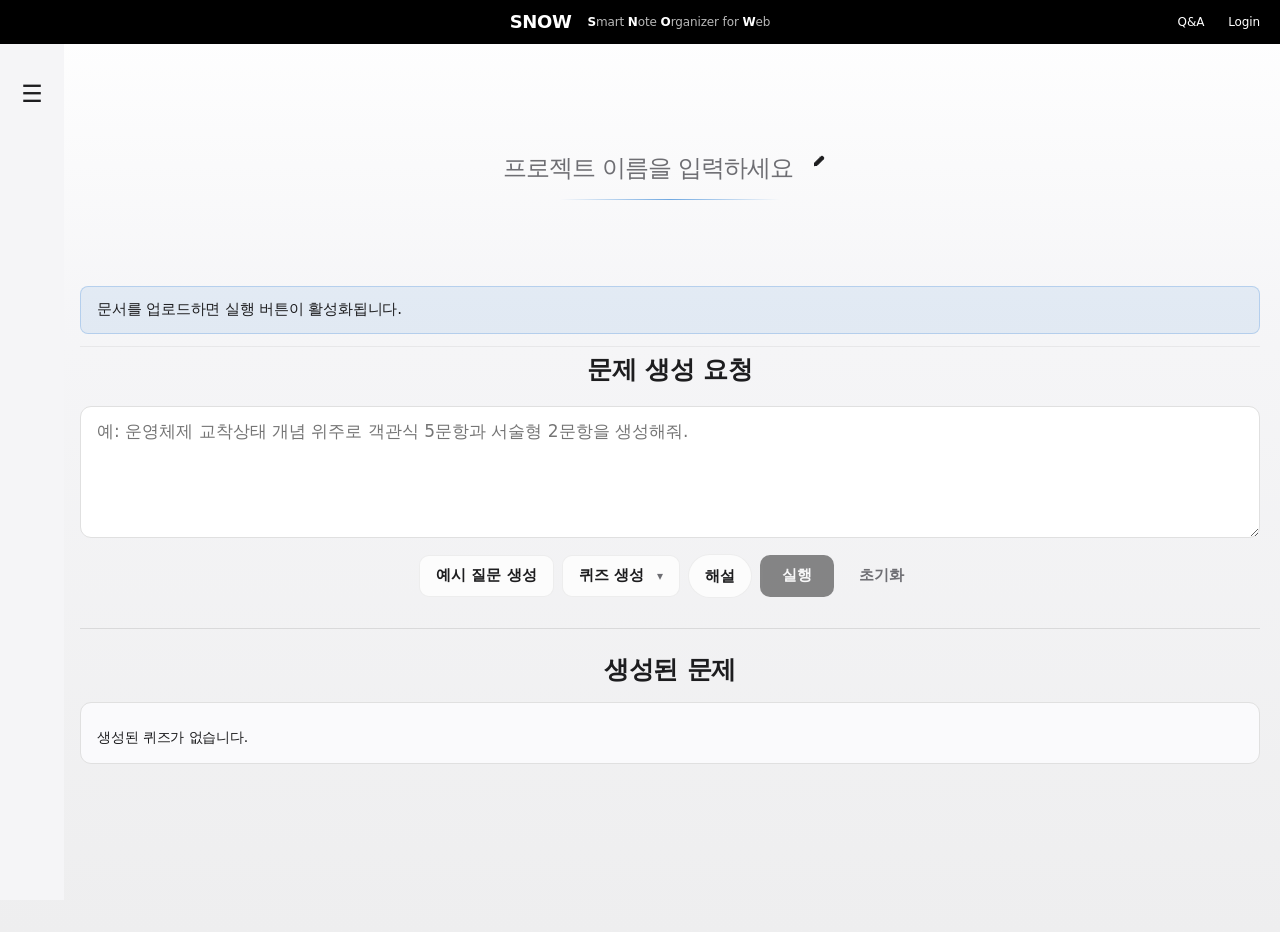
==== commit 71483492: "feat: update frontend website" ====
--- a/index.html
+++ b/index.html
@@ -16,6 +16,7 @@
       </span>
     </div>
     <div class="nav-links">
+      <a href="./explanation.html">Q&A</a>
       <a id="login-link" href="./login.html">Login</a>
       <button type="button" id="logout-button" class="nav-button" hidden>Logout</button>
     </div>
@@ -33,21 +34,33 @@
 
         <div id="left-menu-drawer" class="left-menu-drawer" aria-hidden="true">
           <div class="left-history-slot">
-            <aside class="panel history-panel">
+            <section class="panel notebook-panel">
               <div class="panel-heading">
-                <p class="panel-kicker">History</p>
-                <h2>&#50836;&#52397; &#44592;&#47197;</h2>
-              </div>
-              <p class="history-caption">&#51060;&#51204;&#50640; &#49892;&#54665;&#54620; &#50836;&#52397;&#51012; &#48736;&#47476;&#44172; &#54869;&#51064;&#54624; &#49688; &#51080;&#49845;&#45768;&#45796;.</p>
-              <div id="history-list" class="history-list">
-                <p class="history-empty">&#50500;&#51649; &#51200;&#51109;&#46108; &#50836;&#52397; &#44592;&#47197;&#51060; &#50630;&#49845;&#45768;&#45796;.</p>
-              </div>
-            </aside>
+                <h2>Notebook</h2>
+              </div>
+              <div class="notebook-actions">
+                <button type="button" id="notebook-new" class="ghost-button">&#49352; Notebook</button>
+                <button type="button" id="notebook-save" class="primary-button">&#51200;&#51109;</button>
+              </div>
+              <label class="select-wrap notebook-select-wrap">
+                <span>&#51200;&#51109;&#46108; Notebook</span>
+                <select id="notebook-select"></select>
+              </label>
+              <button type="button" id="notebook-load" class="ghost-button notebook-load">&#48520;&#47084;&#50724;&#44592;</button>
+              <button type="button" id="notebook-delete" class="ghost-button notebook-delete">&#49325;&#51228;</button>
+              <p id="notebook-status" class="notebook-status" aria-live="polite">Notebook을 저장하거나 불러올 수 있습니다.</p>
+            </section>
 
             <section class="panel document-upload-panel uploaded-files-panel">
               <div class="panel-heading">
-                <p class="panel-kicker">Document</p>
-                <h2>&#47928;&#49436; &#50629;&#47196;&#46300;</h2>
+                <h2 class="document-upload-title">
+                  <span>&#47928;&#49436; &#50629;&#47196;&#46300;</span>
+                  <label class="clip-upload-button title-clip-upload-button" for="document-upload" aria-label="Choose file">
+                    <svg viewBox="0 0 24 24" aria-hidden="true" focusable="false">
+                      <path d="M21.4 11.6 12.1 20.9a6 6 0 0 1-8.5-8.5l9.8-9.8a4 4 0 0 1 5.7 5.7l-9.8 9.8a2 2 0 1 1-2.8-2.8l9.3-9.3"></path>
+                    </svg>
+                  </label>
+                </h2>
               </div>
               <div class="upload-status-group">
                 <label class="upload-dropzone compact-upload inline-uploader" for="document-upload">
@@ -55,42 +68,37 @@
                   <strong>&#54028;&#51068;&#51012; &#46300;&#47000;&#44536;&#54644;&#49436; &#50629;&#47196;&#46300;&#54616;&#49464;&#50836;.</strong>
                   <span id="selected-file-name">PDF, PPT, PPTX &#50668;&#47084; &#44060; &#50629;&#47196;&#46300;</span>
                 </label>
-                <label class="clip-upload-button" for="document-upload" aria-label="Choose file">
-                  <svg viewBox="0 0 24 24" aria-hidden="true" focusable="false">
-                    <path d="M21.4 11.6 12.1 20.9a6 6 0 0 1-8.5-8.5l9.8-9.8a4 4 0 0 1 5.7 5.7l-9.8 9.8a2 2 0 1 1-2.8-2.8l9.3-9.3"></path>
-                  </svg>
-                </label>
-                <div id="upload-status" class="upload-status idle" aria-live="polite">
-                  <span class="upload-status-icon"></span>
-                  <span id="upload-status-text">&#45824;&#44592; &#51473;</span>
-                </div>
                 <label class="add-document-button" for="document-upload">&#47928;&#49436; &#52628;&#44032;</label>
               </div>
               <div class="uploaded-files-header merged-uploaded-files-header">
-                <p class="panel-kicker">Uploaded Files</p>
-                <h3>&#50629;&#47196;&#46300;&#46108; &#47928;&#49436;</h3>
+                <h3>&#47928;&#49436; &#47785;&#47197;</h3>
               </div>
               <div id="uploaded-files-list" class="uploaded-files-list">
                 <p class="uploaded-file-empty">&#50500;&#51649; &#50629;&#47196;&#46300;&#46108; &#47928;&#49436;&#44032; &#50630;&#49845;&#45768;&#45796;.</p>
               </div>
             </section>
 
-            <section class="panel notebook-panel">
+            <aside class="panel history-panel">
               <div class="panel-heading">
-                <h2>Notebook</h2>
-              </div>
-              <div class="notebook-actions">
-                <button type="button" id="notebook-new" class="ghost-button">&#49352; Notebook</button>
-                <button type="button" id="notebook-save" class="primary-button">&#51200;&#51109;</button>
-              </div>
-              <label class="select-wrap notebook-select-wrap">
-                <span>&#51200;&#51109;&#46108; Notebook</span>
-                <select id="notebook-select"></select>
-              </label>
-              <button type="button" id="notebook-load" class="ghost-button notebook-load">&#48520;&#47084;&#50724;&#44592;</button>
-              <button type="button" id="notebook-delete" class="ghost-button notebook-delete">&#49325;&#51228;</button>
-              <p id="notebook-status" class="notebook-status" aria-live="polite">Notebook can be saved or loaded here.</p>
+                <h2>&#50836;&#52397; &#44592;&#47197;</h2>
+              </div>
+              <p class="history-caption">&#51060;&#51204;&#50640; &#49892;&#54665;&#54620; &#50836;&#52397;&#51012; &#48736;&#47476;&#44172; &#54869;&#51064;&#54624; &#49688; &#51080;&#49845;&#45768;&#45796;.</p>
+              <div id="history-list" class="history-list">
+                <p class="history-empty">&#50500;&#51649; &#51200;&#51109;&#46108; &#50836;&#52397; &#44592;&#47197;&#51060; &#50630;&#49845;&#45768;&#45796;.</p>
+              </div>
+            </aside>
+            <section class="panel quiz-jobs-panel">
+              <div class="panel-heading panel-row">
+                <div>
+                  <h2>퀴즈 생성 기록</h2>
+                </div>
+                <button type="button" id="quiz-jobs-refresh" class="icon-button refresh-icon-button" aria-label="퀴즈 생성 기록 새로고침" title="새로고침">&#8635;</button>
+              </div>
+              <div id="quiz-jobs-list" class="quiz-jobs-list">
+                <p class="history-empty">Notebook을 선택하면 퀴즈 생성 기록이 표시됩니다.</p>
+              </div>
             </section>
+            <button type="button" id="withdraw-button" class="withdraw-button" hidden>회원 탈퇴</button>
           </div>
         </div>
       </div>
@@ -120,30 +128,23 @@
             <option value="단답형">&#45800;&#45813;&#54805;</option>
             <option value="서술형">&#49436;&#49696;&#54805;</option>
           </select>
-          <select id="difficulty">
-            <option value="easy">&#49772;&#50880;</option>
-            <option value="medium" selected>&#48372;&#53685;</option>
-            <option value="hard">&#50612;&#47140;&#50880;</option>
-          </select>
           <input type="hidden" id="question-count" value="5">
         </div>
 
         <section class="panel workspace-panel">
-          <div class="panel-heading panel-row">
+          <div class="panel-heading panel-row prompt-heading">
             <div>
-              <p class="panel-kicker">Prompt</p>
-              <h2>&#50836;&#52397; &#51077;&#47141;</h2>
+              <h2>문제 생성 요청</h2>
             </div>
           </div>
           <div class="field-grid">
             <label class="textarea-wrap field-span-2">
-              <span>&#52636;&#51228; &#48276;&#50948; &#46608;&#45716; &#50836;&#52397;</span>
               <textarea id="prompt-input" placeholder="예: 운영체제 교착상태 개념 위주로 객관식 5문항과 서술형 2문항을 생성해줘."></textarea>
             </label>
           </div>
 
           <div class="controls">
-            <button type="button" id="sample-button" class="ghost-button">&#49368;&#54540; &#50836;&#52397;</button>
+            <button type="button" id="sample-button" class="ghost-button">예시 질문 생성</button>
             <button type="button" id="quiz-settings-toggle" class="ghost-button" aria-haspopup="dialog" aria-controls="quiz-settings-panel">
               &#53300;&#51592; &#49373;&#49457;
             </button>
@@ -152,19 +153,14 @@
             <button type="button" id="reset-button" class="ghost-button">&#52488;&#44592;&#54868;</button>
           </div>
 
-          <div class="workspace-result-header panel-heading panel-row">
+          <div class="workspace-result-header panel-heading panel-row result-heading">
             <div>
-              <p class="panel-kicker">Output</p>
-              <h2>&#44208;&#44284;</h2>
+              <h2>&#49373;&#49457;&#46108; &#47928;&#51228;</h2>
             </div>
-            <button type="button" id="copy-button" class="ghost-button">&#48373;&#49324;</button>
-          </div>
-          <div id="output-window" class="output-window" aria-live="polite">&#50500;&#51649; &#49373;&#49457;&#46108; &#44208;&#44284;&#44032; &#50630;&#49845;&#45768;&#45796;. &#50948; &#51077;&#47141;&#52285;&#50640; &#50836;&#52397;&#51012; &#51089;&#49457;&#54616;&#44256; &#49892;&#54665;&#54644;&#48372;&#49464;&#50836;.</div>
+          </div>
           <div id="result-cards" class="result-cards">
-            <article class="result-card">
-              <p class="result-label">Preview</p>
-              <h3>&#49373;&#49457;&#46108; &#47928;&#51228;&#50752; &#50836;&#50557; &#44208;&#44284;&#44032; &#51060; &#50689;&#50669;&#50640; &#54364;&#49884;&#46121;&#45768;&#45796;.</h3>
-              <p>&#49892;&#51228; &#50672;&#44208; &#51204;&#50640;&#45716; &#50696;&#49884; &#44208;&#44284;&#44032; &#45208;&#53440;&#45208;&#44256;, &#51060;&#54980; &#51221;&#45813;&#44284; &#54644;&#49444; &#54056;&#45328;&#51012; &#48537;&#51068; &#49688; &#51080;&#49845;&#45768;&#45796;.</p>
+            <article class="result-card result-card-empty">
+              <p>&#49373;&#49457;&#46108; &#53300;&#51592;&#44032; &#50630;&#49845;&#45768;&#45796;.</p>
             </article>
           </div>
         </section>
@@ -172,6 +168,7 @@
     </div>
 
   </div>
+
 
   <div id="quiz-settings-modal" class="settings-modal" hidden>
     <div class="settings-backdrop" data-close-settings></div>
@@ -194,15 +191,6 @@
       </div>
 
       <div class="setting-group">
-        <p>&#45212;&#51060;&#46020;</p>
-        <div class="setting-options" role="group" aria-label="Difficulty">
-          <button type="button" class="setting-button" data-setting-target="difficulty" data-setting-value="easy">&#49772;&#50880;</button>
-          <button type="button" class="setting-button is-active" data-setting-target="difficulty" data-setting-value="medium">&#48372;&#53685;</button>
-          <button type="button" class="setting-button" data-setting-target="difficulty" data-setting-value="hard">&#50612;&#47140;&#50880;</button>
-        </div>
-      </div>
-
-      <div class="setting-group">
         <p>&#47928;&#51228; &#49688;</p>
         <div class="setting-options" role="group" aria-label="Question count">
           <button type="button" class="setting-button" data-setting-target="question-count" data-setting-value="3">3&#47928;&#54637;</button>
@@ -216,7 +204,7 @@
       </div>
 
       <div class="settings-actions">
-        <button type="button" id="quiz-settings-confirm" class="primary-button settings-confirm">&#54869;&#51064;</button>
+        <button type="button" id="quiz-settings-confirm" class="primary-button settings-confirm">&#51201;&#50857;</button>
       </div>
     </section>
   </div>
--- a/src/styles/main.css
+++ b/src/styles/main.css
@@ -36,7 +36,8 @@
   margin: 0;
   font-family: var(--text-stack);
   color: var(--ink);
-  background: var(--canvas-parchment);
+  background:
+    linear-gradient(180deg, rgba(255, 255, 255, 0.88) 0%, rgba(245, 245, 247, 0.96) 34%, #eeeeef 100%);
   font-size: 17px;
   line-height: 1.47;
   letter-spacing: -0.01em;
@@ -78,6 +79,7 @@
   line-height: 1;
   letter-spacing: -0.01em;
   cursor: pointer;
+  transition: border-color 0.16s ease, background 0.16s ease, box-shadow 0.16s ease, transform 0.16s ease;
 }
 
 .nav-brand {
@@ -123,10 +125,10 @@
 .screen-layout {
   display: grid;
   grid-template-columns: 64px 0 minmax(0, 1fr);
-  gap: 0 16px;
-  max-width: var(--content-max);
+  gap: 0;
+  max-width: none;
   min-height: calc(100vh - var(--nav-height));
-  margin: 0 auto;
+  margin: 0;
   padding: 0 20px 32px 0;
   transition: grid-template-columns 0.42s cubic-bezier(0.22, 1, 0.36, 1);
 }
@@ -160,13 +162,17 @@
   grid-column: 3;
   width: 100%;
   min-width: 0;
+  padding-left: 16px;
 }
 
 .left-rail {
   grid-column: 1;
   grid-row: 1;
-  position: sticky;
+  position: fixed;
   top: var(--nav-height);
+  left: 0;
+  z-index: 18;
+  width: 64px;
   min-height: calc(100vh - var(--nav-height));
   display: flex;
   flex-direction: row;
@@ -177,7 +183,7 @@
   gap: 24px;
   padding: 28px 0 28px;
   background: #f5f5f7;
-  border-right: 1px solid rgba(0, 0, 0, 0.045);
+  border-right: 0;
 }
 
 .left-menu-toggle {
@@ -199,6 +205,7 @@
   font-weight: 500;
   white-space: nowrap;
   line-height: 1;
+  transition: transform 0.24s ease, opacity 0.18s ease;
 }
 
 body:not(.left-menu-open) .left-menu-toggle span {
@@ -225,6 +232,10 @@
   background: transparent;
 }
 
+.left-menu-toggle[aria-expanded="true"] strong {
+  transform: rotate(90deg);
+}
+
 .left-menu-toggle[aria-expanded="true"] span,
 .left-menu-toggle[aria-expanded="true"] strong {
   color: var(--ink);
@@ -236,15 +247,16 @@
   position: sticky;
   top: var(--nav-height);
   width: 100%;
-  max-height: calc(100vh - var(--nav-height) - 132px);
+  max-height: calc(100vh - var(--nav-height));
   opacity: 0;
   pointer-events: none;
   transform: translateX(-18px);
   transition: transform 0.42s cubic-bezier(0.22, 1, 0.36, 1), opacity 0.24s ease;
   overflow: auto;
   visibility: hidden;
-  padding: 28px 18px 26px 18px;
-  background: #fbfbfd;
+  padding: 28px 18px 40px 0;
+  background: #f5f5f7;
+  border-right: 0;
   will-change: transform, opacity;
 }
 
@@ -269,6 +281,7 @@
   grid-template-rows: minmax(240px, 1fr) auto auto;
   gap: 12px;
   min-height: calc(100vh - var(--nav-height) - 68px);
+  padding: 0 2px 40px;
   transform: translateX(-10px);
   opacity: 0;
   transition: transform 0.42s cubic-bezier(0.22, 1, 0.36, 1), opacity 0.28s ease;
@@ -289,7 +302,7 @@
 }
 
 .product-hero {
-  background: var(--canvas);
+  background: transparent;
   color: var(--ink);
 }
 
@@ -357,10 +370,24 @@
 
 .hero-subtitle-row {
   display: inline-flex;
+  position: relative;
   align-items: center;
   justify-content: center;
   gap: 8px;
   max-width: min(100%, 760px);
+  min-height: 52px;
+  padding-bottom: 14px;
+}
+
+.hero-subtitle-row::after {
+  content: "";
+  position: absolute;
+  left: 50%;
+  bottom: 0;
+  width: min(220px, 52vw);
+  height: 1px;
+  transform: translateX(-50%);
+  background: linear-gradient(90deg, transparent, rgba(0, 102, 204, 0.55), transparent);
 }
 
 .hero-subtitle {
@@ -373,19 +400,21 @@
 }
 
 .hero-title {
-  min-height: 1.5em;
+  min-height: 0;
   outline: none;
   cursor: text;
   direction: ltr;
   unicode-bidi: plaintext;
   text-align: center;
   color: var(--ink);
+  background: transparent;
 }
 
 .hero-title:empty::before {
-  content: "Project 이름을 입력하세요";
+  content: "프로젝트 이름을 입력하세요";
   color: var(--muted);
   font-weight: 400;
+  font-size: 24px;
 }
 
 .hero-edit-button,
@@ -423,13 +452,50 @@
   align-items: start;
 }
 
+#job-status-message {
+  position: relative;
+  grid-column: span 12;
+  width: 100%;
+  padding: 12px 16px;
+  border: 1px solid rgba(0, 102, 204, 0.2);
+  border-radius: var(--radius-sm);
+  background: rgba(0, 102, 204, 0.08);
+  color: var(--ink);
+  font-size: 15px;
+  line-height: 1.45;
+  word-break: keep-all;
+  overflow-wrap: anywhere;
+  overflow: hidden;
+}
+
+#job-status-message[hidden] {
+  display: none;
+}
+
+#job-status-message.is-loading::after {
+  content: "";
+  position: absolute;
+  left: 0;
+  right: 0;
+  bottom: 0;
+  height: 3px;
+  background:
+    linear-gradient(90deg, transparent 0%, var(--primary-focus) 45%, transparent 90%);
+  transform: translateX(-100%);
+  animation: indeterminate-bar 1.2s ease-in-out infinite;
+}
+
 .panel {
-  padding: 24px;
-  border: 1px solid var(--hairline);
-  border-radius: var(--radius-lg);
-  background: var(--canvas);
+  padding: 24px 0;
+  border: 0;
+  border-radius: 0;
+  background: transparent;
   box-shadow: none;
   min-width: 0;
+}
+
+.panel + .panel {
+  border-top: 1px solid rgba(0, 0, 0, 0.09);
 }
 
 .panel-heading h2,
@@ -438,7 +504,7 @@
 .auth-panel-header h2 {
   margin: 0;
   font-family: var(--display-stack);
-  font-size: 24px;
+  font-size: 25px;
   font-weight: 600;
   line-height: 1.16;
   letter-spacing: -0.01em;
@@ -451,10 +517,31 @@
   align-items: flex-start;
 }
 
+.prompt-heading {
+  justify-content: center;
+  text-align: center;
+  margin-bottom: 18px;
+}
+
+.result-heading {
+  position: relative;
+  justify-content: center;
+  text-align: center;
+  margin-bottom: 18px;
+}
+
+.result-heading #copy-button {
+  position: absolute;
+  right: 0;
+  top: 50%;
+  transform: translateY(-50%);
+}
+
 .history-panel,
 .document-upload-panel,
 .uploaded-files-panel,
 .notebook-panel,
+.quiz-jobs-panel,
 .settings-panel,
 .input-panel,
 .output-panel {
@@ -467,15 +554,25 @@
   grid-column: span 12;
 }
 
+.workspace-panel {
+  padding-top: 8px;
+  border-top: 1px solid rgba(0, 0, 0, 0.06);
+}
+
 .workspace-result-header {
-  margin-top: 24px;
-  padding-top: 22px;
-  border-top: 1px solid var(--hairline);
+  margin-top: 30px;
+  padding-top: 26px;
+  border-top: 1px solid rgba(0, 0, 0, 0.1);
 }
 
 .history-caption {
   margin: 10px 0 16px;
   font-size: 14px;
+}
+
+.panel-kicker {
+  color: var(--primary);
+  font-weight: 600;
 }
 
 .history-list,
@@ -506,10 +603,49 @@
 }
 
 .history-item {
-  display: flex;
-  flex-direction: column;
-  align-items: flex-start;
+  position: relative;
+  display: grid;
+  grid-template-columns: minmax(0, 1fr) auto;
   gap: 6px;
+  align-items: start;
+}
+
+.history-load {
+  min-height: 0;
+  display: grid;
+  gap: 6px;
+  padding: 0;
+  border: 0;
+  border-radius: 0;
+  background: transparent;
+  color: inherit;
+  text-align: left;
+  box-shadow: none;
+}
+
+.history-load:hover,
+.history-load:focus-visible {
+  box-shadow: none;
+}
+
+.history-delete {
+  width: 28px;
+  height: 28px;
+  min-height: 0;
+  padding: 0;
+  border: 0;
+  border-radius: 50%;
+  background: transparent;
+  color: #b73030;
+  font-size: 18px;
+  line-height: 1;
+  box-shadow: none;
+}
+
+.history-delete:hover,
+.history-delete:focus-visible {
+  background: rgba(183, 48, 48, 0.08);
+  box-shadow: none;
 }
 
 .history-time {
@@ -562,6 +698,7 @@
   background: var(--surface-pearl);
   color: var(--ink);
   cursor: pointer;
+  transition: border-color 0.16s ease, background 0.16s ease, box-shadow 0.16s ease, transform 0.16s ease;
 }
 
 .upload-dropzone.is-drag-over {
@@ -590,6 +727,7 @@
 }
 
 .upload-status {
+  position: relative;
   display: inline-flex;
   align-items: center;
   gap: 10px;
@@ -600,6 +738,13 @@
   background: var(--canvas);
   color: var(--muted);
   font-size: 14px;
+  overflow: hidden;
+}
+
+.document-upload-title {
+  display: inline-flex;
+  align-items: center;
+  gap: 10px;
 }
 
 .clip-upload-button {
@@ -607,11 +752,18 @@
   place-items: center;
   width: 44px;
   height: 44px;
-  border: 1px solid var(--hairline);
+  border: 1px solid #000000;
   border-radius: 50%;
-  background: var(--canvas);
-  color: var(--ink);
+  background: #000000;
+  color: #ffffff;
   cursor: pointer;
+  transition: border-color 0.16s ease, background 0.16s ease, box-shadow 0.16s ease, transform 0.16s ease;
+}
+
+.title-clip-upload-button {
+  width: 34px;
+  height: 34px;
+  flex: 0 0 auto;
 }
 
 .clip-upload-button:active {
@@ -628,6 +780,11 @@
   stroke-linejoin: round;
 }
 
+.title-clip-upload-button svg {
+  width: 17px;
+  height: 17px;
+}
+
 .upload-status-icon {
   position: relative;
   flex: 0 0 auto;
@@ -638,6 +795,93 @@
 }
 
 .upload-status.loading .upload-status-icon {
+  width: 9px;
+  height: 9px;
+  border: 0;
+  border-radius: 50%;
+  background: #000000;
+  opacity: 0.85;
+  animation: pulse 1s ease-in-out infinite;
+}
+
+.upload-status.loading::after {
+  content: "";
+  position: absolute;
+  left: 12px;
+  right: 12px;
+  bottom: 0;
+  height: 2px;
+  background:
+    linear-gradient(90deg, transparent 0%, var(--primary-focus) 48%, transparent 92%);
+  transform: translateX(-100%);
+  animation: indeterminate-bar 1.15s ease-in-out infinite;
+}
+
+.uploaded-file-status.is-analyzing,
+.uploaded-file-status.is-uploaded,
+.uploaded-file-status.is-processing,
+.uploaded-file-status.is-pending,
+.uploaded-file-status.is-running,
+.uploaded-file-status.is-summarizing,
+.uploaded-file-status.is-summary_pending,
+.uploaded-file-status.is-summary_processing {
+  display: inline-block;
+  position: relative;
+  padding-bottom: 4px;
+  overflow: hidden;
+}
+
+.uploaded-file-status.is-analyzing::after,
+.uploaded-file-status.is-uploaded::after,
+.uploaded-file-status.is-processing::after,
+.uploaded-file-status.is-pending::after,
+.uploaded-file-status.is-running::after,
+.uploaded-file-status.is-summarizing::after,
+.uploaded-file-status.is-summary_pending::after,
+.uploaded-file-status.is-summary_processing::after {
+  content: "";
+  position: absolute;
+  left: 0;
+  bottom: 0;
+  width: 45%;
+  height: 2px;
+  border-radius: 999px;
+  background:
+    linear-gradient(90deg, transparent 0%, currentColor 50%, transparent 100%);
+  transform: translateX(-110%);
+  animation: inline-indeterminate-bar 1.1s ease-in-out infinite;
+}
+
+@keyframes inline-indeterminate-bar {
+  to {
+    transform: translateX(220%);
+  }
+}
+
+@keyframes indeterminate-bar {
+  to {
+    transform: translateX(100%);
+  }
+}
+
+@keyframes pulse {
+  0%,
+  100% {
+    opacity: 0.45;
+    transform: scale(0.85);
+  }
+
+  50% {
+    opacity: 1;
+    transform: scale(1);
+  }
+}
+
+/*
+  Legacy spinner fallback kept for any older markup that relies on a circular
+  status icon shape.
+*/
+.upload-status.loading .upload-status-icon.is-spinner {
   width: 16px;
   height: 16px;
   border: 2px solid rgba(0, 102, 204, 0.2);
@@ -664,16 +908,17 @@
 }
 
 .add-document-button {
-  display: none;
+  display: none !important;
   align-items: center;
   justify-content: center;
   width: 100%;
   min-height: 44px;
   border-radius: var(--radius-pill);
-  background: var(--primary);
+  background: #000000;
   color: #ffffff;
   font-size: 17px;
   cursor: pointer;
+  transition: border-color 0.16s ease, background 0.16s ease, box-shadow 0.16s ease, transform 0.16s ease;
 }
 
 .document-upload-panel.has-uploaded-files .upload-dropzone {
@@ -684,7 +929,7 @@
 }
 
 .document-upload-panel.has-uploaded-files .add-document-button {
-  display: inline-flex;
+  display: none !important;
 }
 
 .merged-uploaded-files-header {
@@ -697,11 +942,6 @@
   border-color: rgba(0, 102, 204, 0.22);
 }
 
-.uploaded-files-panel.has-uploaded-files .uploaded-files-header h3::after {
-  content: " 완료";
-  color: var(--primary);
-}
-
 .uploaded-files-list {
   margin-top: 12px;
 }
@@ -710,6 +950,7 @@
   display: flex;
   justify-content: space-between;
   align-items: center;
+  flex-wrap: wrap;
   gap: 10px;
   padding: 12px 14px;
 }
@@ -719,24 +960,55 @@
   align-items: center;
   gap: 10px;
   min-width: 0;
+  flex: 1 1 0;
+  align-self: center;
+}
+
+.uploaded-file-actions {
+  display: inline-flex;
+  align-items: center;
+  gap: 6px;
+  flex: 0 0 auto;
 }
 
 .uploaded-file-index {
-  display: inline-grid;
-  place-items: center;
-  width: 24px;
-  height: 24px;
-  border-radius: 50%;
-  background: rgba(0, 102, 204, 0.1);
+  display: inline;
+  min-width: 16px;
+  color: var(--ink);
+  font-size: 14px;
+  font-weight: 700;
+  line-height: 1.45;
+}
+
+.uploaded-file-name {
+  color: var(--ink);
+  font-size: 14px;
+  word-break: break-all;
+}
+
+.uploaded-file-status {
+  flex: 0 0 auto;
+  color: var(--muted);
+  font-size: 12px;
+  line-height: 1;
+  white-space: nowrap;
+}
+
+.uploaded-file-status.is-analyzing,
+.uploaded-file-status.is-uploaded {
   color: var(--primary);
-  font-size: 12px;
-  font-weight: 600;
-}
-
-.uploaded-file-name {
-  color: var(--ink);
-  font-size: 14px;
-  word-break: break-all;
+}
+
+.uploaded-file-status.is-completed {
+  color: #27803b;
+}
+
+.uploaded-file-status.is-failed {
+  color: #b73030;
+}
+
+.uploaded-file-status.is-cancelled {
+  color: #b73030;
 }
 
 .uploaded-file-remove {
@@ -750,12 +1022,63 @@
   line-height: 1;
 }
 
-.uploaded-files-panel.has-uploaded-files .uploaded-files-header h3::after {
-  content: " \C644\B8CC";
+.uploaded-file-detail {
+  flex: 1 1 100%;
+  width: 100%;
+  padding-top: 10px;
+  border-top: 1px solid var(--hairline);
+  color: var(--muted);
+  font-size: 13px;
+}
+
+.uploaded-file-meta {
+  display: grid;
+  grid-template-columns: repeat(2, minmax(0, 1fr));
+  gap: 8px;
+  margin: 0;
+}
+
+.uploaded-file-meta div {
+  min-width: 0;
+}
+
+.uploaded-file-meta dt,
+.uploaded-file-section-title {
+  color: var(--ink);
+  font-weight: 600;
+}
+
+.uploaded-file-meta dd {
+  margin: 2px 0 0;
+}
+
+.uploaded-file-section-title {
+  margin: 12px 0 6px;
+}
+
+.uploaded-file-sections {
+  display: grid;
+  gap: 8px;
+  margin: 0;
+  padding-left: 18px;
+}
+
+.uploaded-file-sections span {
+  display: block;
+  margin-top: 2px;
+  line-height: 1.4;
 }
 
 .result-card {
   display: block;
+}
+
+.result-card-empty p {
+  margin: 0;
+  color: var(--ink);
+  font-size: 17px;
+  font-weight: 400;
+  line-height: 1.47;
 }
 
 .result-label {
@@ -774,6 +1097,125 @@
   font-size: 14px;
 }
 
+.quiz-choice-list {
+  display: grid;
+  gap: 8px;
+  margin: 14px 0 0;
+  padding: 0;
+  list-style: none;
+  counter-reset: quiz-choice;
+}
+
+.quiz-choice-list li {
+  counter-increment: quiz-choice;
+}
+
+.quiz-choice-button {
+  width: 100%;
+  display: grid;
+  grid-template-columns: 24px 1fr;
+  gap: 8px;
+  align-items: start;
+  padding: 10px 12px;
+  border: 1px solid var(--hairline);
+  border-radius: var(--radius-sm);
+  background: var(--surface-pearl);
+  color: var(--ink);
+  font: inherit;
+  font-size: 14px;
+  line-height: 1.45;
+  text-align: left;
+  cursor: pointer;
+  transition: border-color 0.16s ease, background 0.16s ease, box-shadow 0.16s ease, transform 0.16s ease;
+}
+
+.quiz-choice-button:hover,
+.quiz-choice-button:focus-visible {
+  border-color: var(--primary-focus);
+  background: #eaf4ff;
+  box-shadow: 0 4px 14px rgba(0, 102, 204, 0.14);
+  transform: translateY(-1px);
+  outline: none;
+}
+
+.quiz-choice-number {
+  color: var(--ink);
+  font-size: 14px;
+  font-weight: 700;
+  line-height: 1.45;
+}
+
+.quiz-choice-number::after {
+  content: ".";
+}
+
+.quiz-choice-button.is-correct {
+  border-color: #2d7a46;
+  background: #edf8f0;
+}
+
+.quiz-choice-button.is-incorrect {
+  border-color: #b42318;
+  background: #fff1f0;
+}
+
+.quiz-choice-feedback {
+  margin-top: 10px;
+  font-size: 14px;
+  font-weight: 600;
+}
+
+.quiz-choice-feedback.is-correct {
+  color: #2d7a46;
+}
+
+.quiz-choice-feedback.is-incorrect {
+  color: #b42318;
+}
+
+
+.quiz-choice-list li:not(:has(.quiz-choice-button)) {
+  display: grid;
+  grid-template-columns: 24px 1fr;
+  gap: 8px;
+  align-items: start;
+  padding: 10px 12px;
+  border: 1px solid var(--hairline);
+  border-radius: var(--radius-sm);
+  background: var(--surface-pearl);
+  color: var(--ink);
+  font-size: 14px;
+  line-height: 1.45;
+  cursor: pointer;
+  transition: border-color 0.16s ease, background 0.16s ease, box-shadow 0.16s ease, transform 0.16s ease;
+}
+
+.quiz-choice-list li:not(:has(.quiz-choice-button))::before {
+  color: var(--ink);
+  font-size: 14px;
+  font-weight: 700;
+  line-height: 1.45;
+  content: counter(quiz-choice) ".";
+}
+
+
+.quiz-choice-list li:not(:has(.quiz-choice-button)):hover,
+.quiz-choice-list li:not(:has(.quiz-choice-button)):focus-visible {
+  border-color: var(--primary-focus);
+  background: #eaf4ff;
+  box-shadow: 0 4px 14px rgba(0, 102, 204, 0.14);
+  transform: translateY(-1px);
+  outline: none;
+}
+.quiz-choice-list li.is-correct {
+  border-color: #2d7a46;
+  background: #edf8f0;
+}
+
+.quiz-choice-list li.is-incorrect {
+  border-color: #b42318;
+  background: #fff1f0;
+}
 .field-grid {
   display: grid;
   grid-template-columns: repeat(2, minmax(0, 1fr));
@@ -837,6 +1279,103 @@
   margin-top: 16px;
 }
 
+.controls {
+  justify-content: center;
+}
+
+.quiz-jobs-list,
+.quiz-detail-panel {
+  margin-top: 16px;
+}
+
+.quiz-job-item {
+  width: 100%;
+  min-height: 0;
+  display: grid;
+  grid-template-columns: minmax(0, 1fr) auto;
+  gap: 8px;
+  align-items: start;
+  margin-top: 8px;
+  padding: 10px 12px;
+  border: 1px solid var(--hairline);
+  border-radius: var(--radius-sm);
+  background: var(--surface-pearl);
+}
+
+.quiz-job-load {
+  min-height: 0;
+  padding: 0;
+  border: 0;
+  border-radius: 0;
+  background: transparent;
+  color: var(--ink);
+  text-align: left;
+  white-space: pre-line;
+  font-size: 13px;
+  line-height: 1.45;
+  box-shadow: none;
+}
+
+.quiz-job-delete {
+  min-height: 0;
+  padding: 0 2px;
+  border: 0;
+  border-radius: 0;
+  background: transparent;
+  color: #b42318;
+  font-size: 18px;
+  line-height: 1;
+  box-shadow: none;
+}
+
+.quiz-job-delete:hover,
+.quiz-job-load:hover {
+  box-shadow: none;
+}
+
+.quiz-detail-panel {
+  padding: 14px;
+  border: 1px solid var(--hairline);
+  border-radius: var(--radius-sm);
+  background: var(--surface-pearl);
+}
+
+.quiz-detail-content,
+.quiz-qa-history {
+  white-space: pre-wrap;
+  font-size: 14px;
+  line-height: 1.5;
+}
+
+.quiz-qa-form {
+  display: flex;
+  gap: 8px;
+  margin-top: 12px;
+}
+
+.quiz-qa-form input {
+  margin-top: 0;
+}
+
+.withdraw-button {
+  display: block;
+  width: fit-content;
+  min-height: 0;
+  margin: auto 0 0 auto;
+  padding: 0;
+  border: 0;
+  border-radius: 0;
+  background: transparent;
+  color: #b42318;
+  font-size: 12px;
+  text-decoration: underline;
+  text-underline-offset: 3px;
+}
+
+.withdraw-button[hidden] {
+  display: none;
+}
+
 .explanation-inline-link {
   min-height: 44px;
   display: inline-flex;
@@ -858,11 +1397,11 @@
 button {
   min-height: 44px;
   border: 0;
-  border-radius: var(--radius-pill);
+  border-radius: 10px;
   padding: 11px 22px;
   font-size: 17px;
   cursor: pointer;
-  transition: transform 0.16s ease, opacity 0.16s ease, background-color 0.16s ease;
+  transition: transform 0.16s ease, opacity 0.16s ease, background-color 0.16s ease, box-shadow 0.16s ease;
 }
 
 button:active:not(:disabled),
@@ -878,8 +1417,9 @@
 }
 
 .primary-button {
-  background: var(--primary);
+  background: #000000;
   color: #ffffff;
+  box-shadow: none;
 }
 
 .secondary-button {
@@ -888,15 +1428,79 @@
 }
 
 .ghost-button {
-  border: 1px solid var(--primary);
-  background: transparent;
-  color: var(--primary);
+  border: 1px solid rgba(0, 0, 0, 0.06);
+  background: rgba(255, 255, 255, 0.72);
+  color: var(--ink);
+}
+
+.ghost-button:hover,
+.primary-button:hover {
+  box-shadow: 0 8px 20px rgba(0, 0, 0, 0.08);
 }
 
 .small-button {
   min-height: 36px;
   padding: 8px 14px;
   font-size: 14px;
+}
+
+.icon-button {
+  width: 34px;
+  height: 34px;
+  min-height: 34px;
+  display: inline-grid;
+  place-items: center;
+  padding: 0;
+  border: 0;
+  border-radius: 50%;
+  background: #000000;
+  color: #ffffff;
+  box-shadow: none;
+  line-height: 1;
+}
+
+.refresh-icon-button {
+  font-size: 20px;
+  font-weight: 600;
+}
+
+.icon-button:hover,
+.icon-button:focus-visible {
+  box-shadow: none;
+}
+
+.icon-button:active:not(:disabled) {
+  transform: scale(0.95);
+}
+
+.controls {
+  align-items: center;
+}
+
+.controls .ghost-button,
+.controls .primary-button {
+  min-height: 42px;
+  padding: 10px 16px;
+  font-size: 15px;
+  font-weight: 600;
+}
+
+#quiz-settings-toggle::after {
+  content: "▾";
+  margin-left: 8px;
+  color: var(--muted);
+  font-size: 12px;
+}
+
+#generate-button {
+  padding-inline: 22px;
+}
+
+#reset-button {
+  border-color: transparent;
+  background: transparent;
+  color: var(--muted);
+  box-shadow: none;
 }
 
 .output-window {
@@ -925,7 +1529,7 @@
 }
 
 .quiz-toggle[aria-expanded="true"] {
-  background: var(--primary);
+  background: #000000;
   color: #ffffff;
 }
 
@@ -1017,6 +1621,11 @@
 .settings-dialog {
   position: relative;
   width: min(92vw, 520px);
+  padding: 26px;
+  border: 1px solid rgba(0, 0, 0, 0.08);
+  border-radius: var(--radius-lg);
+  background: rgba(255, 255, 255, 0.96);
+  box-shadow: 0 24px 70px rgba(0, 0, 0, 0.22);
 }
 
 .settings-close {
@@ -1133,7 +1742,7 @@
 }
 
 .auth-tab.is-active {
-  background: var(--primary);
+  background: #000000;
   color: #ffffff;
 }
 
@@ -1248,14 +1857,19 @@
   text-align: center;
 }
 
+.explanation-layout {
+  min-height: calc(100vh - var(--nav-height));
+}
+
 .explanation-board {
   display: grid;
-  grid-template-columns: minmax(220px, 0.72fr) minmax(0, 1.78fr);
-  grid-template-rows: minmax(180px, 0.78fr) minmax(260px, 1fr);
-  gap: 12px;
-  max-width: 1180px;
+  grid-template-columns: minmax(0, 1fr) minmax(0, 1fr);
+  grid-template-rows: auto minmax(320px, 1fr) auto;
+  gap: 18px;
+  max-width: 1280px;
   min-height: calc(100vh - var(--nav-height) - 92px);
   margin: 0 auto;
+  padding-bottom: 148px;
 }
 
 .explanation-panel {
@@ -1263,25 +1877,161 @@
   flex-direction: column;
   min-width: 0;
   min-height: 240px;
+  border-top: 1px solid var(--hairline);
+}
+
+.explanation-left-drawer .left-history-slot {
+  gap: 18px;
 }
 
 .explanation-references-panel {
-  grid-row: 1 / span 2;
+  min-height: 0;
+  border-top: 0;
+}
+
+.explanation-left-drawer .explanation-references-panel,
+.explanation-left-drawer .explanation-qa-panel {
+  border-right: 0;
+  padding-right: 0;
+}
+
+.explanation-left-drawer .explanation-placeholder {
+  flex: 0 1 auto;
+  min-height: 140px;
+  max-height: min(300px, 34vh);
+  scrollbar-gutter: stable;
 }
 
 .explanation-notebook-picker {
   margin-top: 16px;
 }
 
+.document-summary-panel {
+  grid-column: 1 / -1;
+  min-height: 0;
+}
+
+.document-summary-panel .explanation-placeholder {
+  flex: 0 1 auto;
+  min-height: 150px;
+  max-height: min(360px, 42vh);
+  scrollbar-gutter: stable;
+}
+
+.generated-questions-panel,
 .explanation-panel-featured {
-  background: var(--surface-dark);
+  min-height: 0;
+}
+
+.generated-questions-panel .explanation-placeholder {
+  flex: 1 1 auto;
+  min-height: 260px;
+  max-height: min(560px, 58vh);
+  scrollbar-gutter: stable;
+}
+
+.explanation-panel-featured {
+  background: transparent;
+  color: var(--ink);
+  border-color: var(--hairline);
+  min-height: 0;
+}
+
+.explanation-panel-featured .explanation-placeholder {
+  flex: 0 1 auto;
+  min-height: 260px;
+  max-height: min(560px, 58vh);
+  scrollbar-gutter: stable;
+}
+
+.explanation-qa-panel {
+  min-height: 0;
+}
+
+.notebook-qa-form {
+  display: grid;
+  gap: 10px;
+  margin-top: 12px;
+}
+
+.notebook-qa-prompt-panel {
+  position: fixed;
+  left: 84px;
+  right: 20px;
+  bottom: 0;
+  z-index: 17;
+  min-height: 0;
+  padding: 12px 20px 16px;
+  border-top: 1px solid var(--hairline);
+  background: rgba(245, 245, 247, 0.94);
+  backdrop-filter: saturate(180%) blur(20px);
+}
+
+body.left-menu-open .notebook-qa-prompt-panel {
+  left: 474px;
+}
+
+.notebook-qa-prompt-panel .panel-heading h2 {
+  font-size: 21px;
+}
+
+.notebook-qa-prompt-panel .notebook-qa-form {
+  margin-top: 8px;
+}
+
+.notebook-qa-prompt-panel input {
+  background: var(--canvas);
+}
+
+.notebook-qa-prompt-panel button {
+  white-space: nowrap;
+}
+
+.notebook-qa-prompt-panel .qa-submit-button {
+  width: 44px;
+  height: 44px;
+  min-height: 44px;
+  display: inline-grid;
+  place-items: center;
+  padding: 0;
+  border-radius: 50%;
+  background: #000000;
   color: #ffffff;
-  border-color: var(--surface-dark-2);
+  font-size: 22px;
+  font-weight: 700;
+  line-height: 0;
+  box-shadow: none;
+  transform: translateY(-1px);
+}
+
+.notebook-qa-prompt-panel .qa-submit-button:active:not(:disabled) {
+  transform: translateY(-1px) scale(0.95);
+}
+
+.notebook-qa-prompt-panel .select-wrap span {
+  display: none;
+}
+
+.notebook-qa-prompt-panel .select-wrap input {
+  margin-top: 0;
+}
+
+.notebook-qa-prompt-panel {
+  min-height: 0;
+}
+
+.notebook-qa-form-inline {
+  grid-template-columns: minmax(0, 1fr) auto;
+  align-items: end;
+}
+
+.notebook-qa-form-inline .select-wrap {
+  margin: 0;
 }
 
 .explanation-panel-featured .panel-kicker,
 .explanation-panel-featured .explanation-placeholder {
-  color: var(--muted-dark);
+  color: var(--muted);
 }
 
 .explanation-placeholder {
@@ -1305,10 +2055,54 @@
   word-break: break-word;
 }
 
+.explanation-placeholder.is-expanded {
+  max-height: none !important;
+}
+
+.scroll-expand-button {
+  width: 100%;
+  height: 22px;
+  margin-top: 6px;
+  display: grid;
+  place-items: center;
+  border: 0;
+  border-top: 1px solid var(--hairline);
+  background: transparent;
+  cursor: pointer;
+}
+
+.scroll-expand-button::before {
+  content: "";
+  width: 9px;
+  height: 9px;
+  border-right: 1.5px solid var(--muted);
+  border-bottom: 1.5px solid var(--muted);
+  transform: translateY(-2px) rotate(45deg);
+  transition: transform 0.18s ease, border-color 0.18s ease;
+}
+
+.scroll-expand-button:hover::before,
+.scroll-expand-button:focus-visible::before {
+  border-color: var(--ink);
+}
+
+.scroll-expand-button[aria-expanded="true"]::before {
+  transform: translateY(2px) rotate(225deg);
+}
+
+.scroll-expand-button[hidden] {
+  display: none;
+}
+
+.paired-scroll-expand-button {
+  grid-column: 1 / -1;
+  margin-top: -8px;
+}
+
 .explanation-panel-featured .explanation-placeholder {
-  min-height: 0;
-  border-color: rgba(255, 255, 255, 0.16);
-  background: #252527;
+  min-height: 260px;
+  border-color: var(--hairline);
+  background: var(--surface-pearl);
 }
 
 .job-timeline {
@@ -1377,6 +2171,8 @@
   }
 
   .left-rail {
+    position: static;
+    width: auto;
     min-height: 52px;
     display: flex;
     flex-wrap: nowrap;
@@ -1420,11 +2216,11 @@
   }
 
   .screen-side-left {
+    order: 1;
+  }
+
+  .page-shell {
     order: 2;
-  }
-
-  .page-shell {
-    order: 1;
   }
 
   .hero {
@@ -1442,8 +2238,20 @@
     grid-row: auto;
   }
 
+  .explanation-references-panel {
+    border-right: 0;
+    border-top: 1px solid var(--hairline);
+    padding-right: 0;
+  }
+
   .explanation-panel-featured .explanation-placeholder {
     min-height: 220px;
+  }
+
+  .notebook-qa-prompt-panel,
+  body.left-menu-open .notebook-qa-prompt-panel {
+    left: 12px;
+    right: 12px;
   }
 }
 
@@ -1481,9 +2289,28 @@
     font-size: 16px;
   }
 
-  .panel,
   .auth-card {
     padding: 20px;
+  }
+
+  .panel {
+    padding: 20px 0;
+  }
+
+  .explanation-board {
+    padding-bottom: 164px;
+  }
+
+  .notebook-qa-prompt-panel {
+    padding: 10px 12px 14px;
+  }
+
+  .notebook-qa-prompt-panel .panel-heading h2 {
+    font-size: 18px;
+  }
+
+  .notebook-qa-form-inline {
+    grid-template-columns: 1fr auto;
   }
 
   .field-grid,
@@ -1532,3 +2359,11 @@
     font-size: 21px;
   }
 }
+
+
+
+
+
+
+
+
